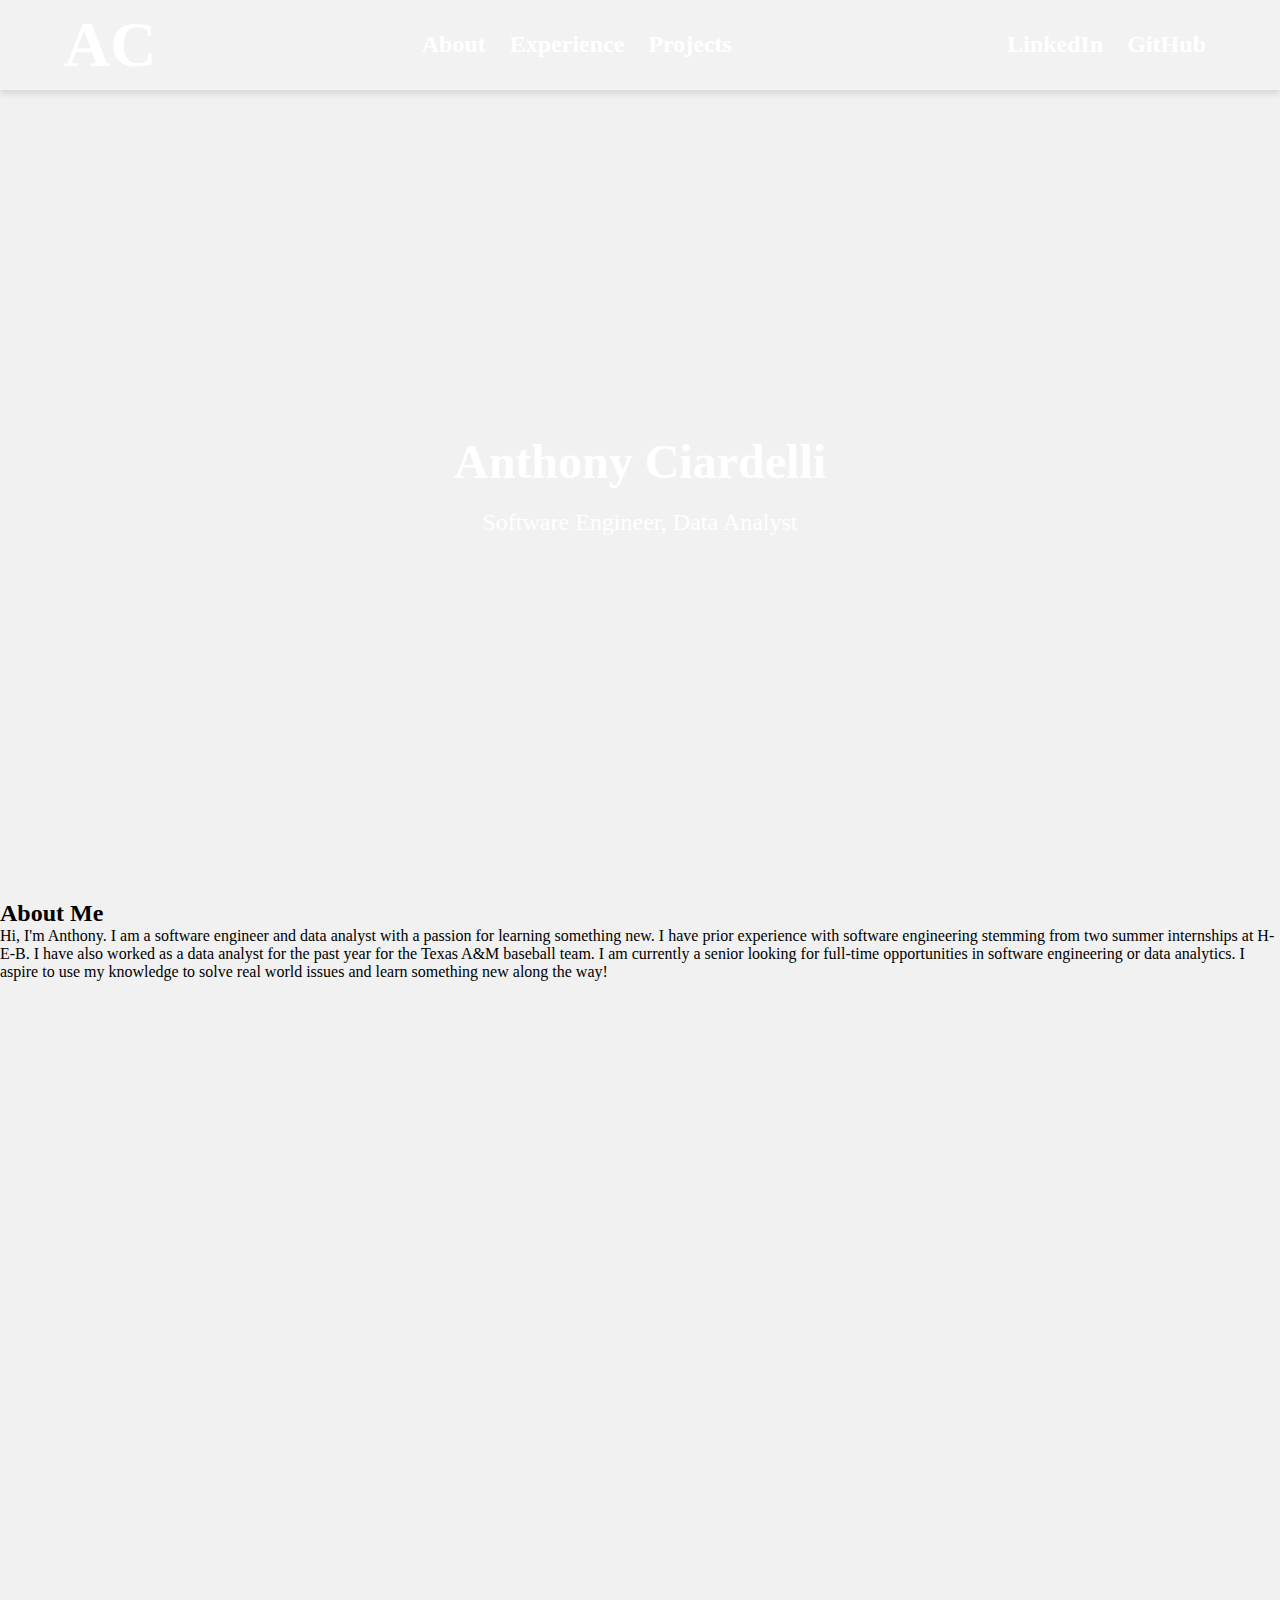
==== portfolio.html @ 9e236192 "Landing page first iteration" ====
<!DOCTYPE html>
<html lang="en">

<head>
    <meta charset="UTF-8">
    <meta http-equiv="X-UA-Compatible" content="IE=edge">
    <meta name="viewport" content="width=device-width, initial-scale=1.0">
    <link rel="stylesheet" href="styles.css">
    <title>Document</title>
</head>

<body>
    <section class="landing">
        <div class="landing-nav">
            <div class="logo">
                <h1>AC</h1>
            </div>
            <div class="page-links">
                <a href="#about">About</a>
                <a href="#experience">Experience</a>
                <a href="#projects">Projects</a>
            </div>
            <div class="social-links">
                <a href="https://www.linkedin.com/in/anthony-ciardelli">LinkedIn</a>
                <a href="github.com/aciardelli">GitHub</a>
            </div>
        </div>
        <div class="landing-container">
            <div class="info-box">
                <h2>Anthony Ciardelli</h2>
                <p>Software Engineer, Data Analyst</p>
            </div>
        </div>
    </section>
    <section class="about">
        <div class="about-container">
            <h2>About Me</h2>
            <p>Hi, I'm Anthony. I am a software engineer and data analyst with a passion for learning something new. 
                I have prior experience with software engineering stemming from two summer internships at H-E-B. I have
                also worked as a data analyst for the past year for the Texas A&M baseball team. I am currently a senior
                looking for full-time opportunities in software engineering or data analytics. I aspire to use my knowledge
                to solve real world issues and learn something new along the way!
            </p>
        </div>

    </section>
    <section class="projects">
        <p>I love H-E-B</p>

    </section>
</body>

</html>
---- styles.css ----
* {
    margin: 0;
    padding: 0;
    box-sizing: border-box;
}

:root {
    --color-one: #FEE6BB;
    --color-two: #EEC492;
    --color-three: #F2C864;
    --color-four: #F48676;
    --color-five: #6D9496;
    --color-six: #0B4251;
}

/* Landing Section */

.landing {
    height: 100vh;
    background-color: #f1f1f1;
    background-image: url('./images/sunset.JPG');
    background-size: cover;
}

.landing-nav {
    display: flex;
    justify-content: space-between;
    align-items: center;
    padding: 0 5%;
    height: 10vh;

    /* Add these properties for the blur effect */
    background-color: rgba(255, 255, 255, 0.1); /* Slight white background */
    backdrop-filter: blur(10px);
    -webkit-backdrop-filter: blur(10px); /* For Safari support */
    
    /* Optional: add a subtle border or shadow for definition */
    border-bottom: 1px solid rgba(255, 255, 255, 0.1);
    box-shadow: 0 4px 6px rgba(0, 0, 0, 0.1);
}

.landing-nav .logo {
    color: white;
    font-size: 2rem;
    font-weight: bold;
}

.landing-nav a {
    color: white;
    text-decoration: none;
    font-size: 1.5rem;
    font-weight: bold;
    padding: 10px;
}

.landing-container {
    display: flex;
    flex-direction: column;
    justify-content: center;
    align-items: center;
    height: 90vh;
    color: white;
}

.info-box {
    display: flex;
    flex-direction: column;
    justify-content: center;
    align-items: center;
    height: 40vh;
    width: 50%;
}

.info-box h2 {
    font-size: 3rem;
    margin-bottom: 20px;
}

.info-box p {
    font-size: 1.5rem;
    margin-bottom: 20px;
}

/* About Section */

.about {
    height: 100vh;
    background-color: #f1f1f1;
}

/* Projects Section */

.projects {
    height: 100vh;
    background-color: #f1f1f1;
}
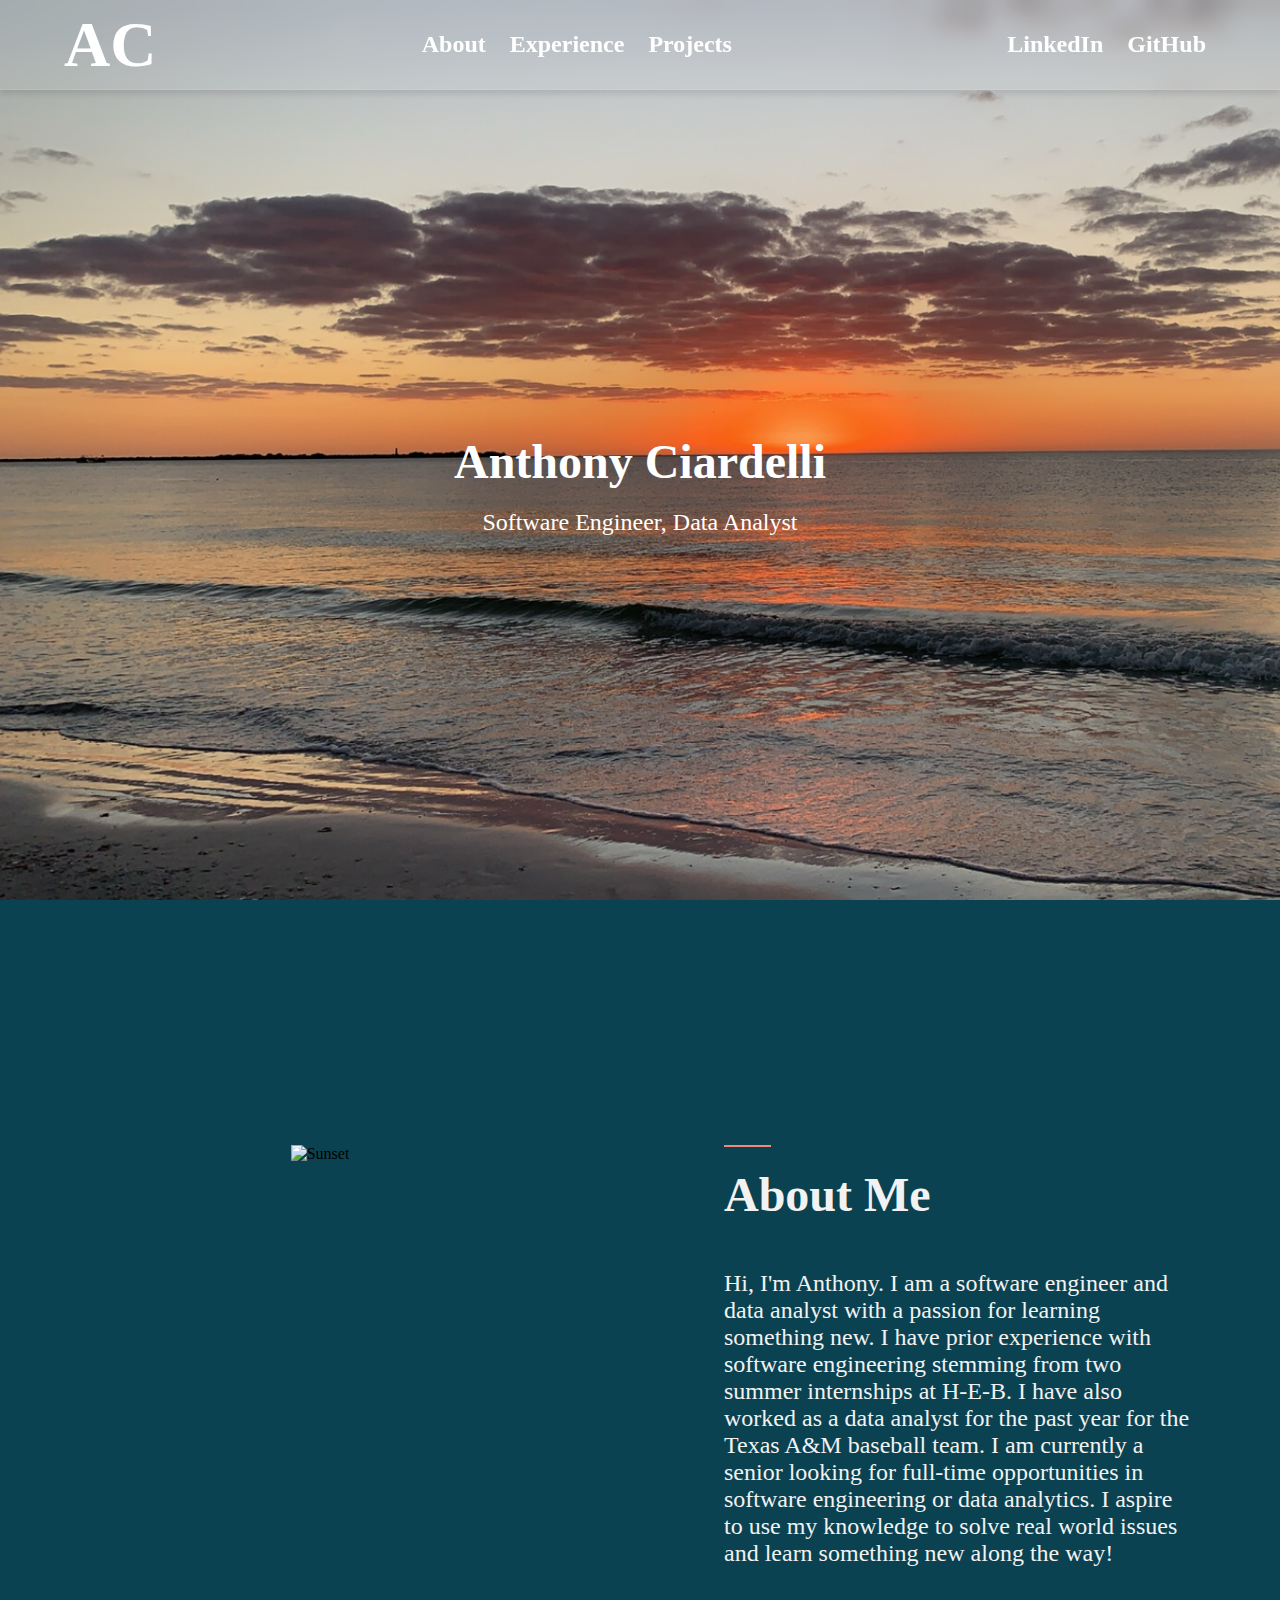
==== commit 7dfe94fe: "First iteration of about" ====
--- a/portfolio.html
+++ b/portfolio.html
@@ -33,7 +33,11 @@
         </div>
     </section>
     <section class="about">
-        <div class="about-container">
+        <div class="about-images">
+            <img src="./images/sunset_ios.jpg" alt="Sunset">
+        </div>
+        <div class="about-text">
+            <hr>
             <h2>About Me</h2>
             <p>Hi, I'm Anthony. I am a software engineer and data analyst with a passion for learning something new. 
                 I have prior experience with software engineering stemming from two summer internships at H-E-B. I have
@@ -42,7 +46,6 @@
                 to solve real world issues and learn something new along the way!
             </p>
         </div>
-
     </section>
     <section class="projects">
         <p>I love H-E-B</p>
--- a/styles.css
+++ b/styles.css
@@ -11,6 +11,13 @@
     --color-four: #F48676;
     --color-five: #6D9496;
     --color-six: #0B4251;
+
+    /* --color-one: #CCCCCA;
+    --color-two: #D9B991;
+    --color-three: #736A62;
+    --color-four: #D9895B;
+    --color-five: #F25F29; */
+    --offwhite: #f2f2f2;
 }
 
 /* Landing Section */
@@ -85,7 +92,49 @@
 
 .about {
     height: 100vh;
-    background-color: #f1f1f1;
+    background-color: var(--color-six);
+    /* background: linear-gradient(180deg, var(--color-two), var(--color-three)); */
+    display: flex;
+    flex-direction: row;
+    justify-content: space-around;
+    align-items: center;
+}
+
+.about-images {
+    display: flex;
+    justify-content: space-around;
+    width: 40%;
+    height: 50vh;
+    border-radius: 10px;
+    padding: 20px;
+}
+
+.about-text {
+    display: flex;
+    flex-direction: column;
+    align-items: flex-start;
+    width: 40%;
+    height: 50vh;
+    border-radius: 10px;
+    padding: 20px;
+    text-align: left; 
+    color: var(--offwhite)
+}
+
+.about-text hr {
+    width: 10%;
+    margin-bottom: 20px;
+    border: 1px solid var(--color-four);
+}
+
+.about-text h2 {
+    font-size: 3rem;
+    margin-bottom: 3rem;
+}
+
+.about-text p {
+    font-size: 1.5rem;
+    margin-bottom: 20px;
 }
 
 /* Projects Section */
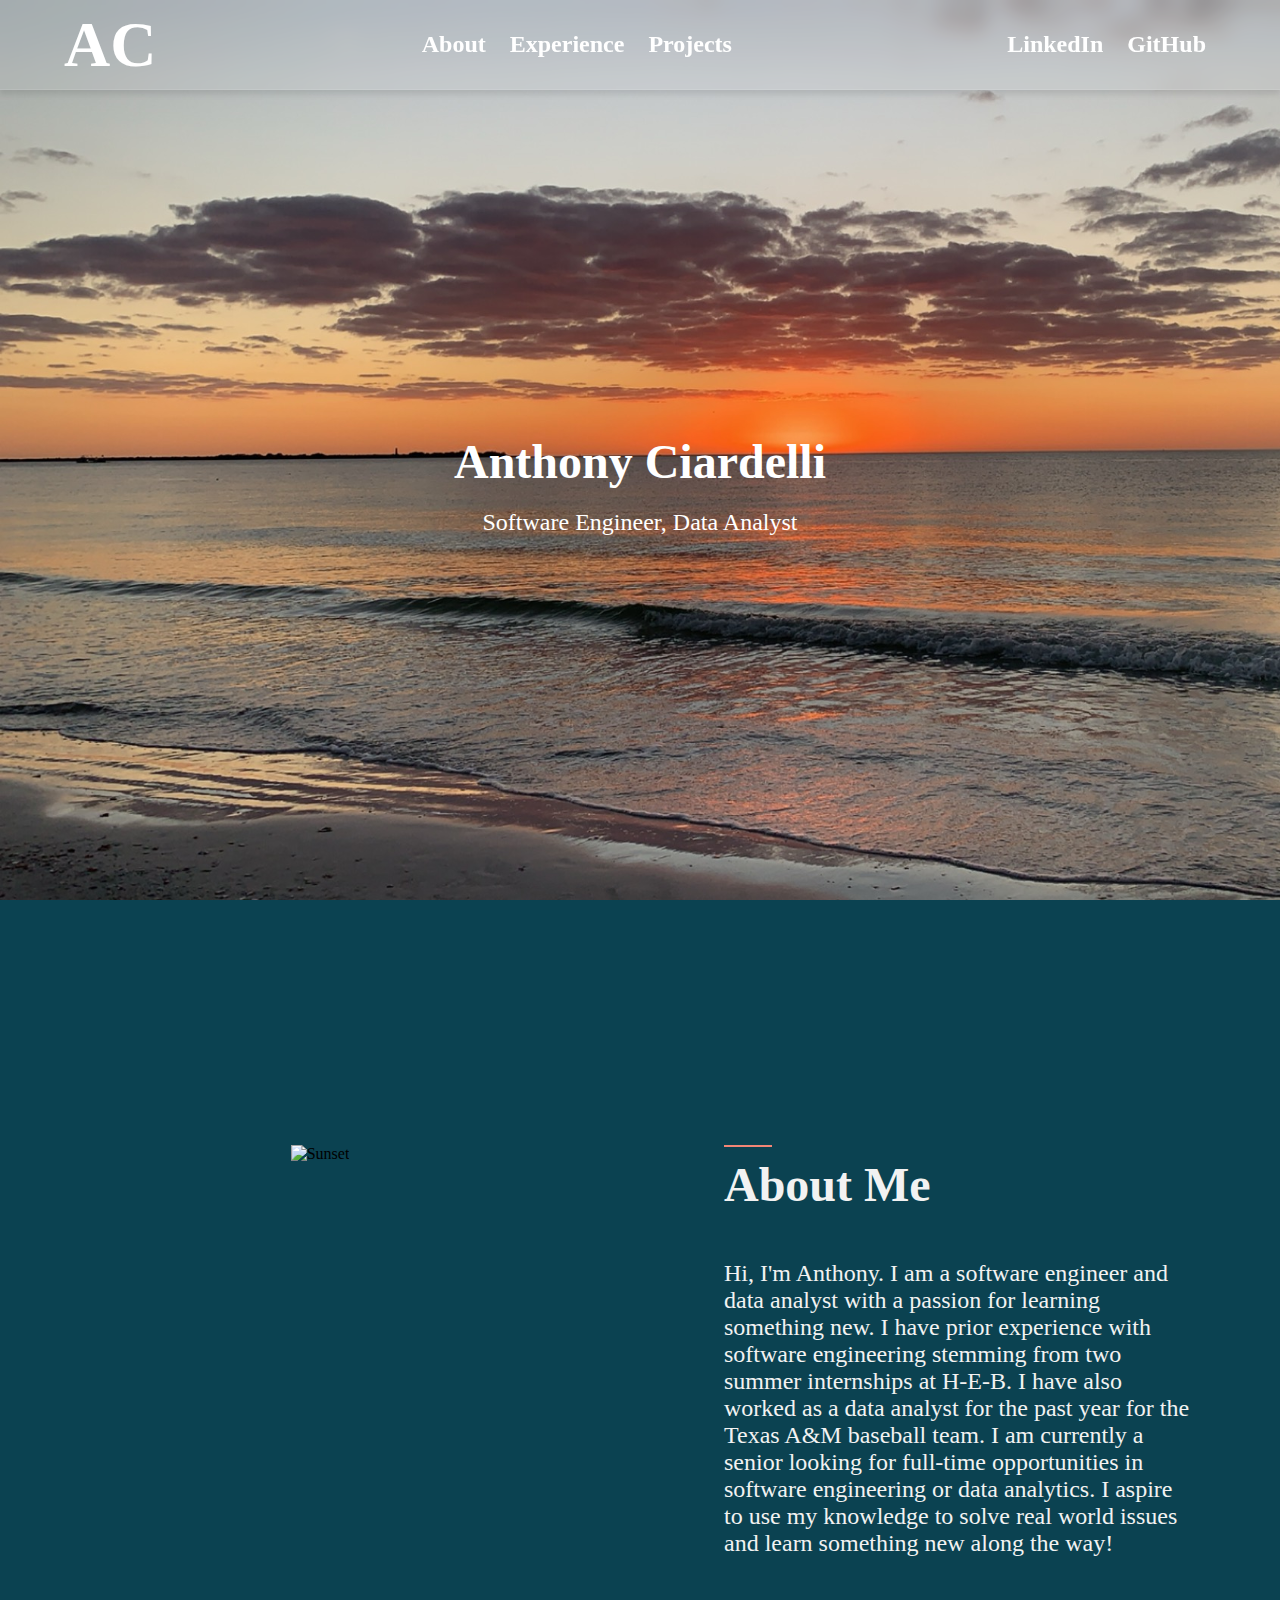
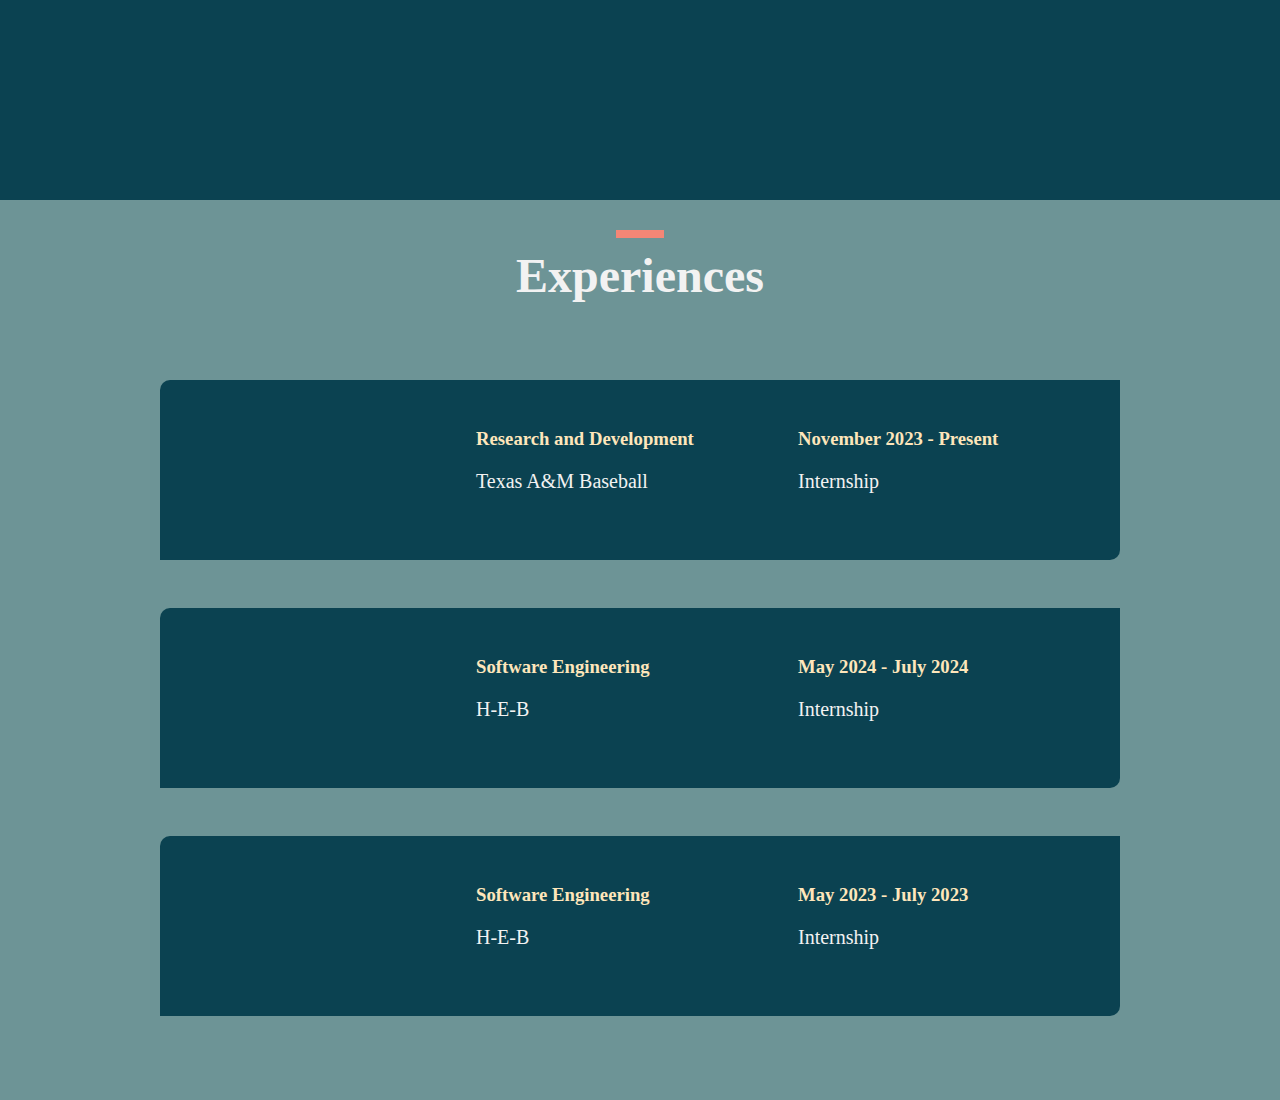
==== commit 93e2f4a8: "First iteration of experiences" ====
--- a/portfolio.html
+++ b/portfolio.html
@@ -47,8 +47,52 @@
             </p>
         </div>
     </section>
-    <section class="projects">
-        <p>I love H-E-B</p>
+    <section class="experience">
+        <div class="experience-header">
+            <hr>
+            <h2>Experiences</h2>
+        </div>
+        <div class="experience-container">
+            <div class="experience-box">
+                <div class="experience-img">
+
+                </div>
+                <div class="experience-info-primary">
+                    <h3>Research and Development</h3>
+                    <p>Texas A&M Baseball</p>
+                </div>
+                <div class="experience-info-secondary">
+                    <h3>November 2023 - Present</h3>
+                    <p>Internship</p>
+                </div>
+            </div>
+            <div class="experience-box">
+                <div class="experience-img">
+
+                </div>
+                <div class="experience-info-primary">
+                    <h3>Software Engineering</h3>
+                    <p>H-E-B</p>
+                </div>
+                <div class="experience-info-secondary">
+                    <h3>May 2024 - July 2024</h3>
+                    <p>Internship</p>
+                </div>
+            </div>
+            <div class="experience-box">
+                <div class="experience-img">
+
+                </div>
+                <div class="experience-info-primary">
+                    <h3>Software Engineering</h3>
+                    <p>H-E-B</p>
+                </div>
+                <div class="experience-info-secondary">
+                    <h3>May 2023 - July 2023</h3>
+                    <p>Internship</p>
+                </div>
+            </div>
+        </div>
 
     </section>
 </body>
--- a/styles.css
+++ b/styles.css
@@ -122,8 +122,9 @@
 }
 
 .about-text hr {
-    width: 10%;
-    margin-bottom: 20px;
+    width: 3rem;
+    height: 0.5rem;
+    margin-bottom: 10px;
     border: 1px solid var(--color-four);
 }
 
@@ -137,9 +138,88 @@
     margin-bottom: 20px;
 }
 
-/* Projects Section */
-
-.projects {
+/* Experience Section */
+
+.experience {
     height: 100vh;
-    background-color: #f1f1f1;
+    background-color: var(--color-five);
+}
+
+.experience-header {
+    display: flex;
+    flex-direction: column;
+    justify-content: center;
+    align-items: center;
+    width: 100%;
+    height: 20vh;
+    color: var(--offwhite);
+}
+
+.experience-header hr {
+    width: 3rem;
+    height: 0.5rem;
+    background-color: var(--color-four);
+    margin-bottom: 10px;
+    border: 1px solid var(--color-four);
+}
+
+.experience-header h2 {
+    font-size: 3rem;
+    margin-bottom: 3rem;
+}
+
+.experience-container {
+    display: flex;
+    flex-direction: column;
+    justify-content: space-around;
+    align-items: center;
+}
+
+.experience-box {
+    display: flex;
+    flex-direction: row;
+    justify-content: space-around;
+    align-items: center;
+    width: 75%;
+    height: 20vh;
+    border-radius: 10px 0px;
+    padding: 20px;
+    background-color: var(--color-six);
+    margin-bottom: 3rem;
+    /* box-shadow: 25px 25px 10px var(--color-two); */
+    color: var(--offwhite);
+}
+
+.experience-box p {
+    margin-bottom: 20px;
+    font-size: 1.25rem;
+}
+
+.experience-box h3 {
+    margin-bottom: 20px;
+    color: var(--color-one);
+}
+
+.experience-img {
+    width: 30%;
+}
+
+.experience-info-primary {
+    display: flex;
+    flex-direction: column;
+    justify-content: center;
+    align-items: flex-start;
+    width: 35%;
+    height: 100%;
+    padding: 20px;
+}
+
+.experience-info-secondary {
+    display: flex;
+    flex-direction: column;
+    justify-content: center;
+    align-items: flex-start;
+    width: 35%;
+    height: 100%;
+    padding: 20px;
 }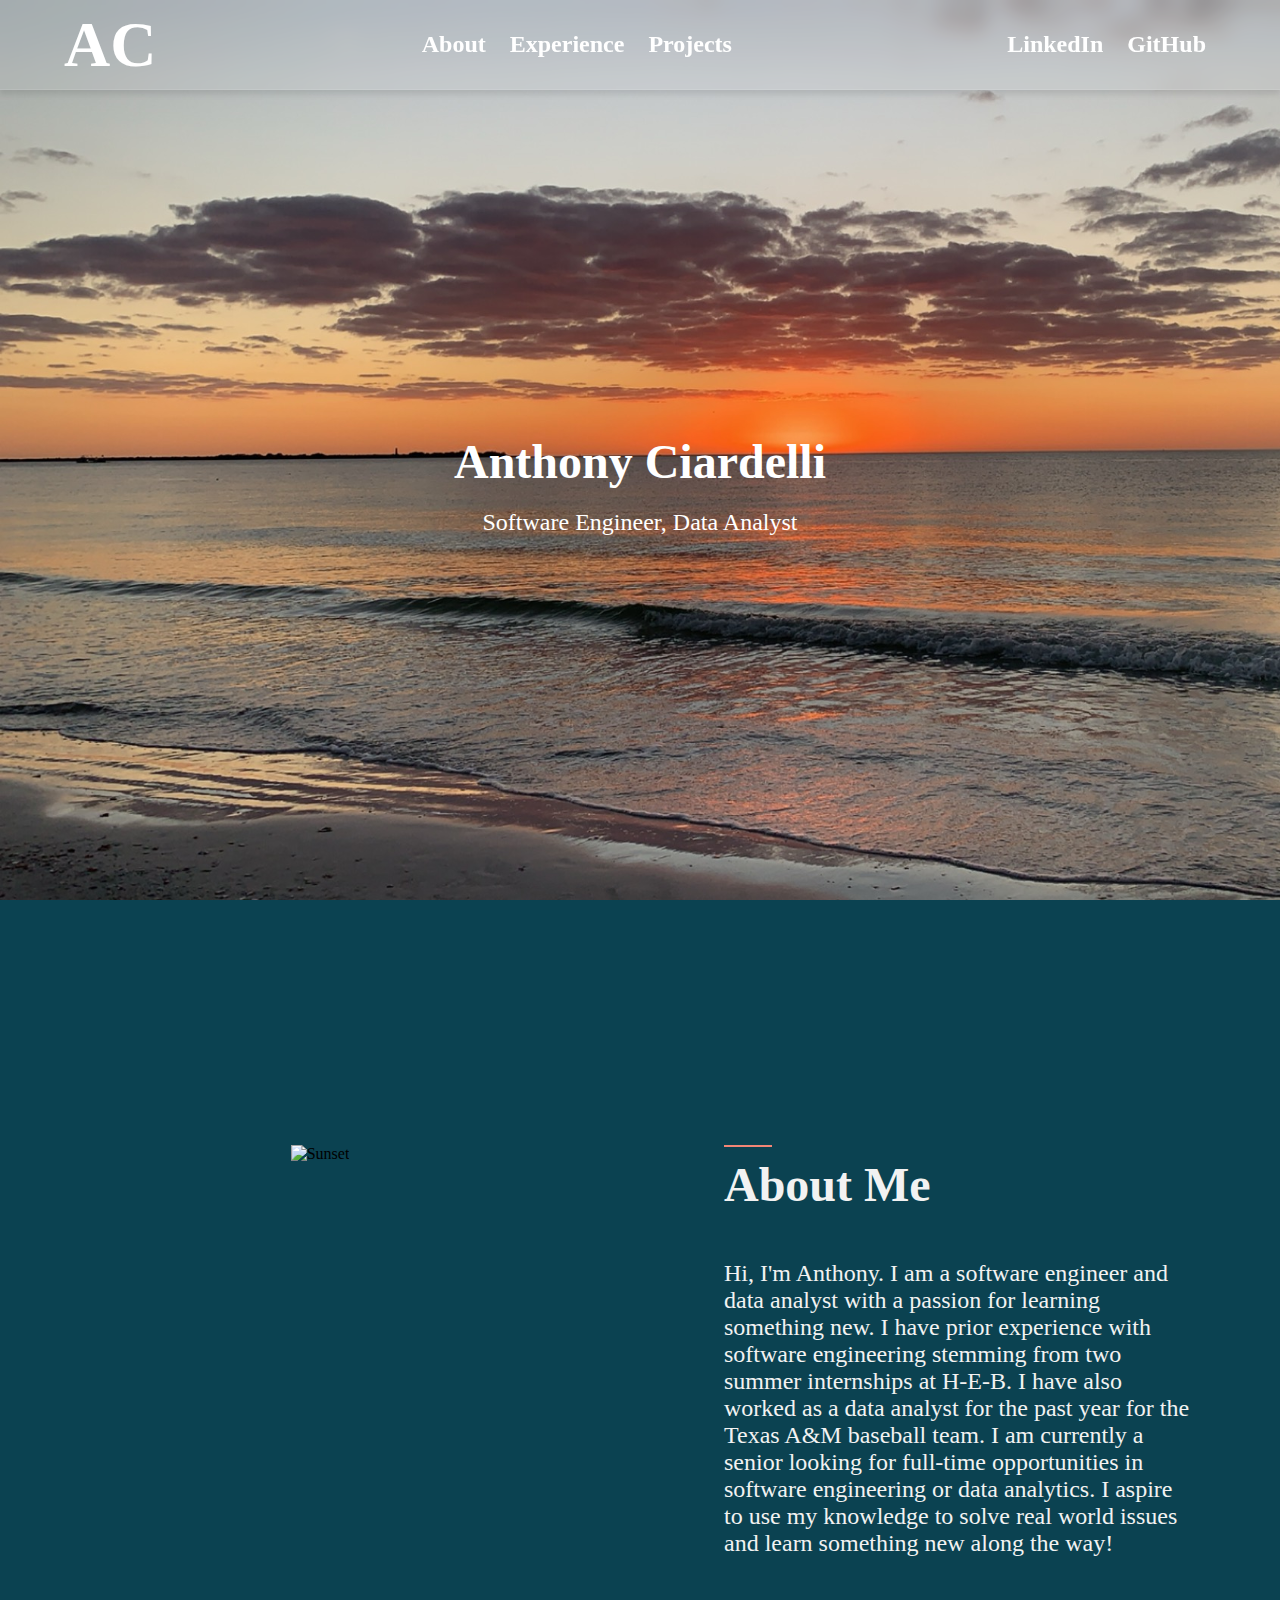
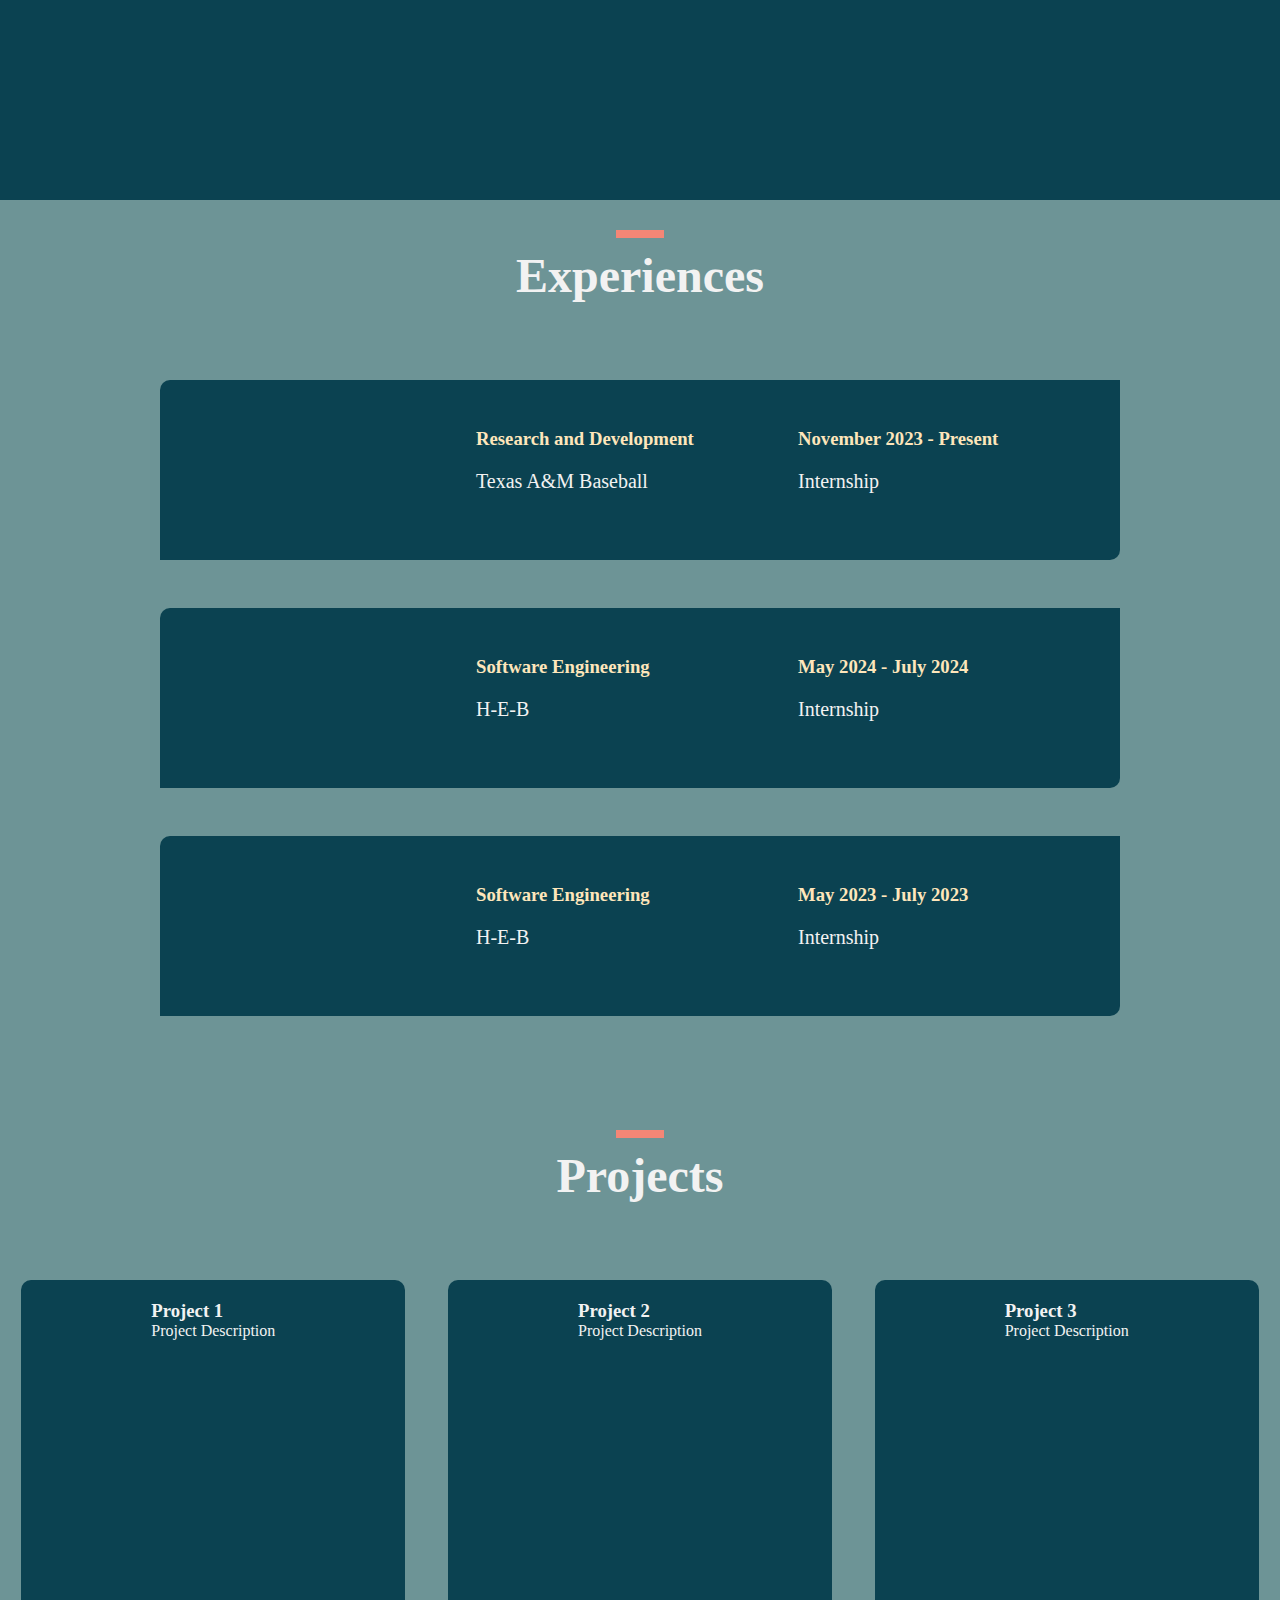
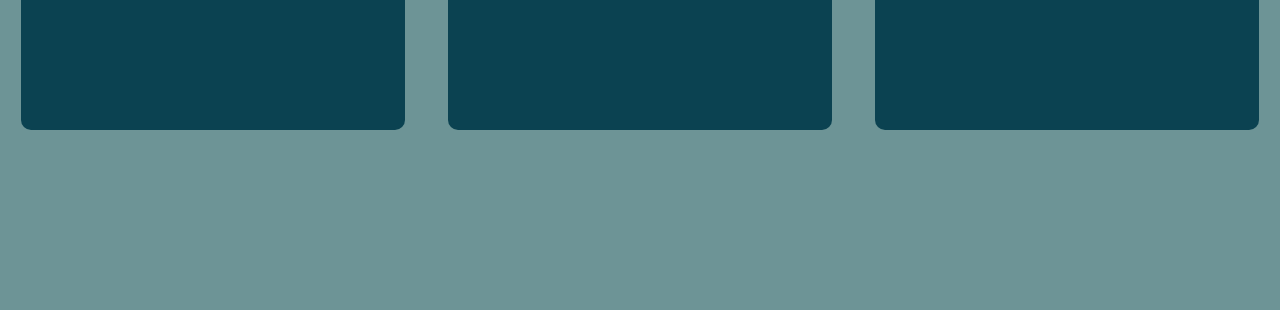
==== commit cd372206: "First iteration of projects" ====
--- a/portfolio.html
+++ b/portfolio.html
@@ -93,7 +93,41 @@
                 </div>
             </div>
         </div>
+    </section>
+    <section class="project">
+        <div class="project-header">
+            <hr>
+            <h2>Projects</h2>
+        </div>
+        <div class="project-container">
+            <div class="project-box">
+                <div class="project-img">
 
+                </div>
+                <div class="project-info">
+                    <h3>Project 1</h3>
+                    <p>Project Description</p>
+                </div>
+            </div>
+            <div class="project-box">
+                <div class="project-img">
+
+                </div>
+                <div class="project-info">
+                    <h3>Project 2</h3>
+                    <p>Project Description</p>
+                </div>
+            </div>
+            <div class="project-box">
+                <div class="project-img">
+
+                </div>
+                <div class="project-info">
+                    <h3>Project 3</h3>
+                    <p>Project Description</p>
+                </div>
+            </div>
+        </div>
     </section>
 </body>
 
--- a/styles.css
+++ b/styles.css
@@ -222,4 +222,59 @@
     width: 35%;
     height: 100%;
     padding: 20px;
+}
+
+/* Projects Section */
+
+.project {
+    height: 90vh;
+    background-color: var(--color-five);
+    display: flex;
+    flex-direction: column;
+    align-items: center;
+}
+
+.project-header {
+    display: flex;
+    flex-direction: column;
+    justify-content: center;
+    align-items: center;
+    width: 100%;
+    height: 20vh;
+    color: var(--offwhite);
+}
+
+.project-header hr {
+    width: 3rem;
+    height: 0.5rem;
+    background-color: var(--color-four);
+    margin-bottom: 10px;
+    border: 1px solid var(--color-four);
+}
+
+.project-header h2 {
+    font-size: 3rem;
+    margin-bottom: 3rem;
+}
+
+.project-container {
+    display: flex;
+    flex-direction: row;
+    justify-content: space-around;
+    align-items: center;
+    width: 100%;
+}
+
+.project-box {
+    display: flex;
+    flex-direction: column;
+    align-items: center;
+    width: 30%;
+    height: 50vh;
+    border-radius: 10px;
+    padding: 20px;
+    background-color: var(--color-six);
+    margin-bottom: 3rem;
+    color: var(--offwhite);
+    text-align: left;
 }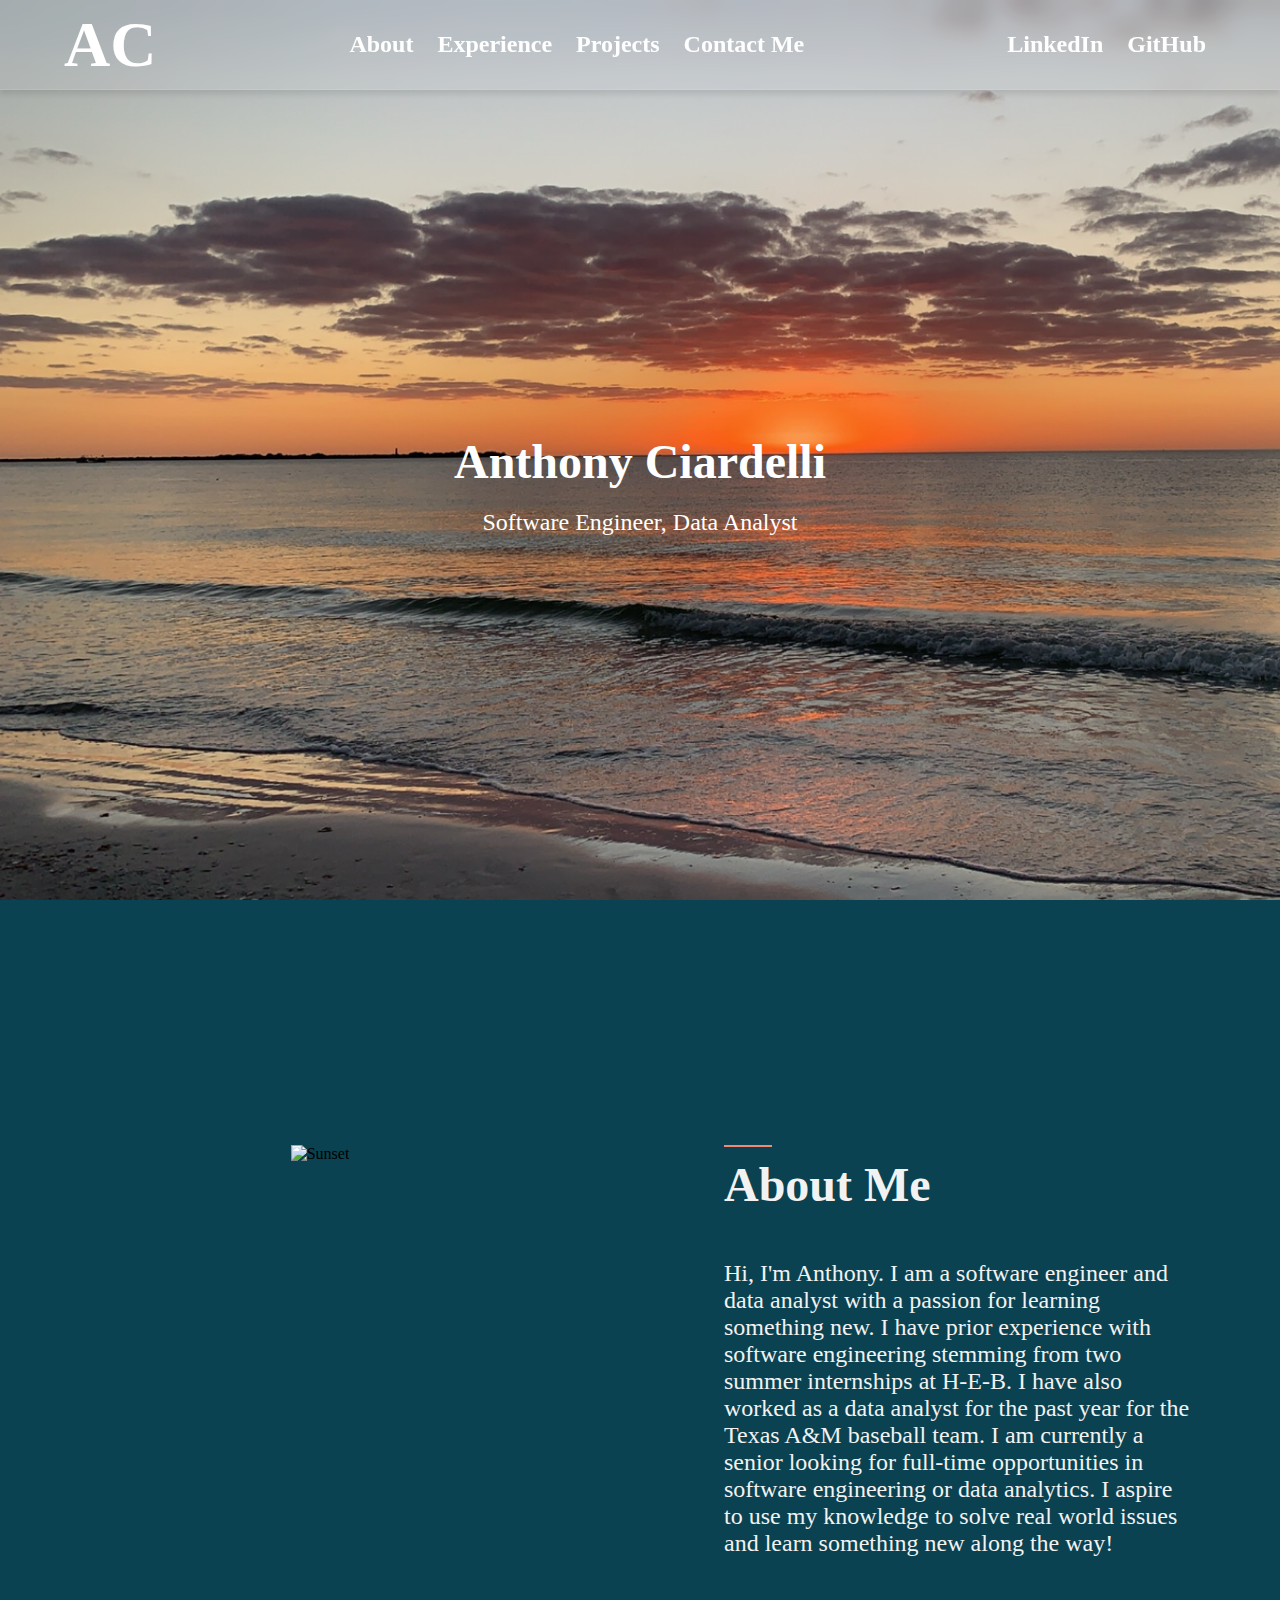
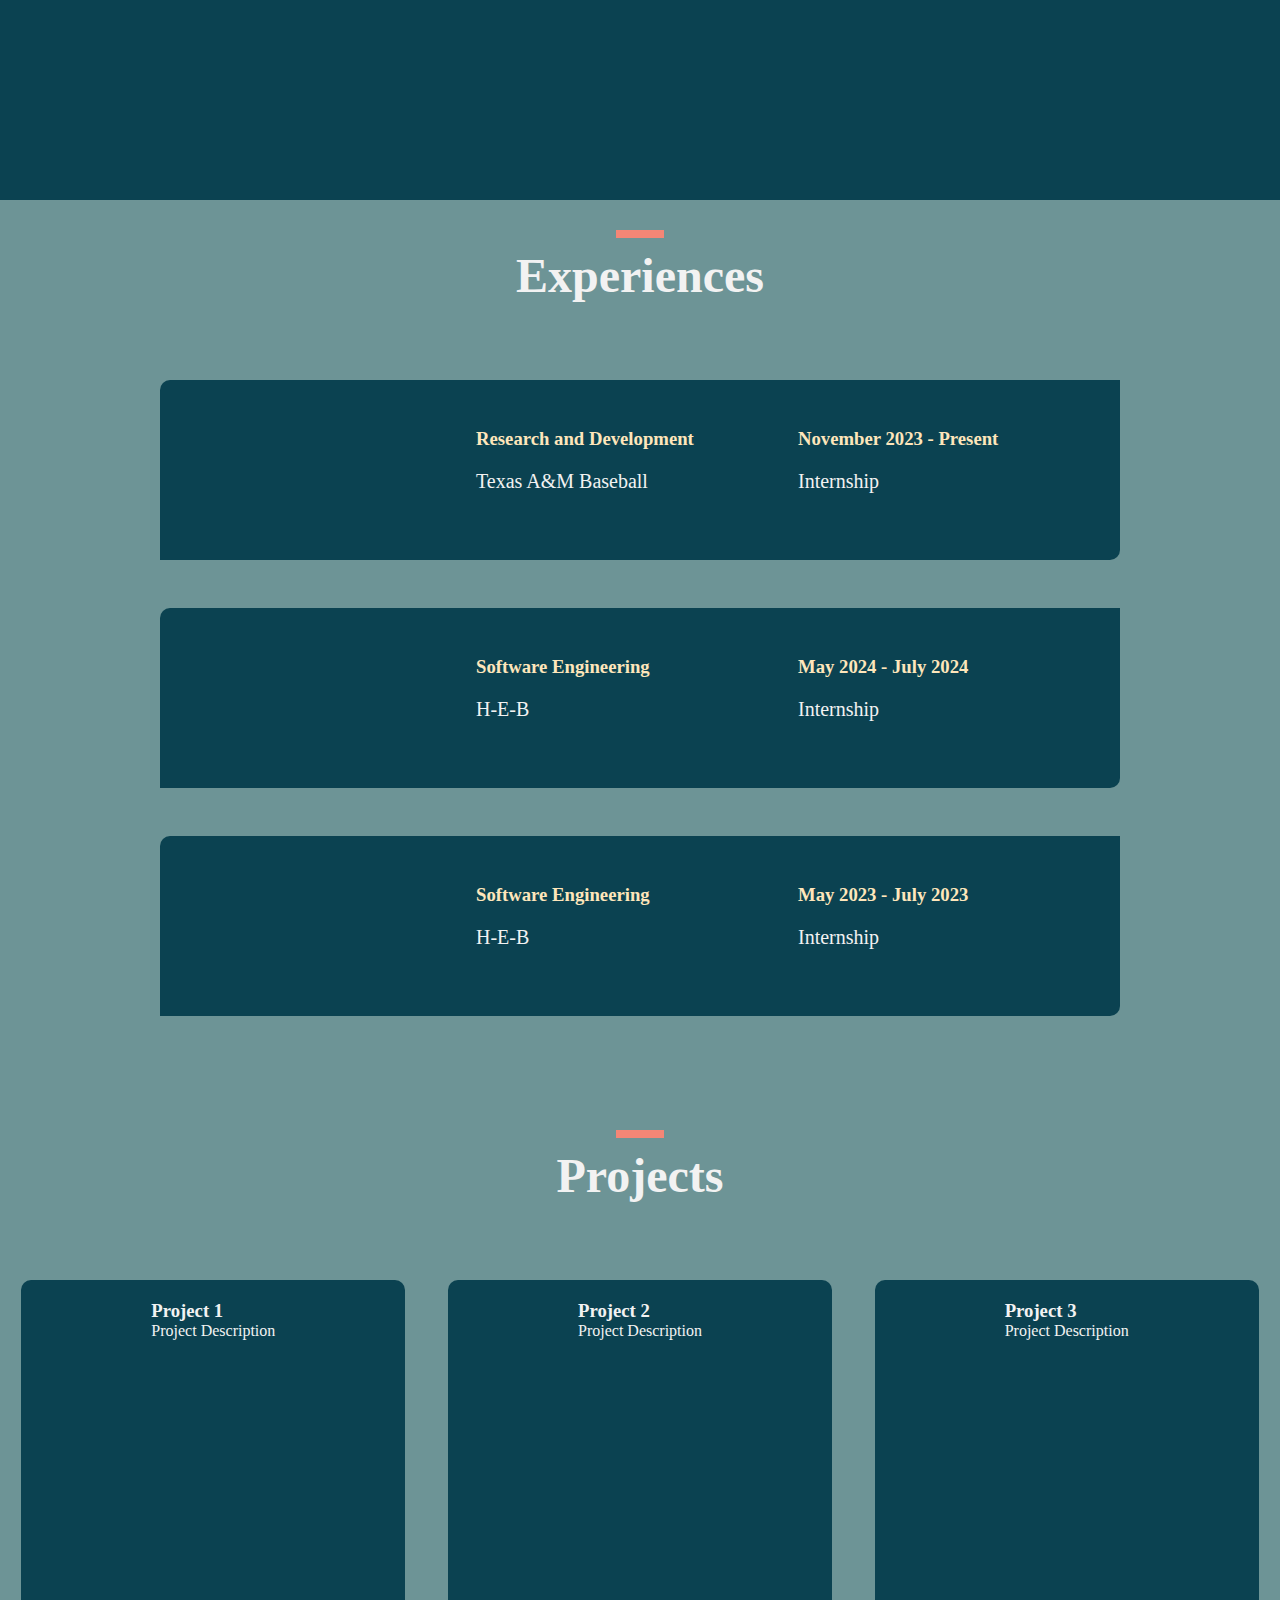
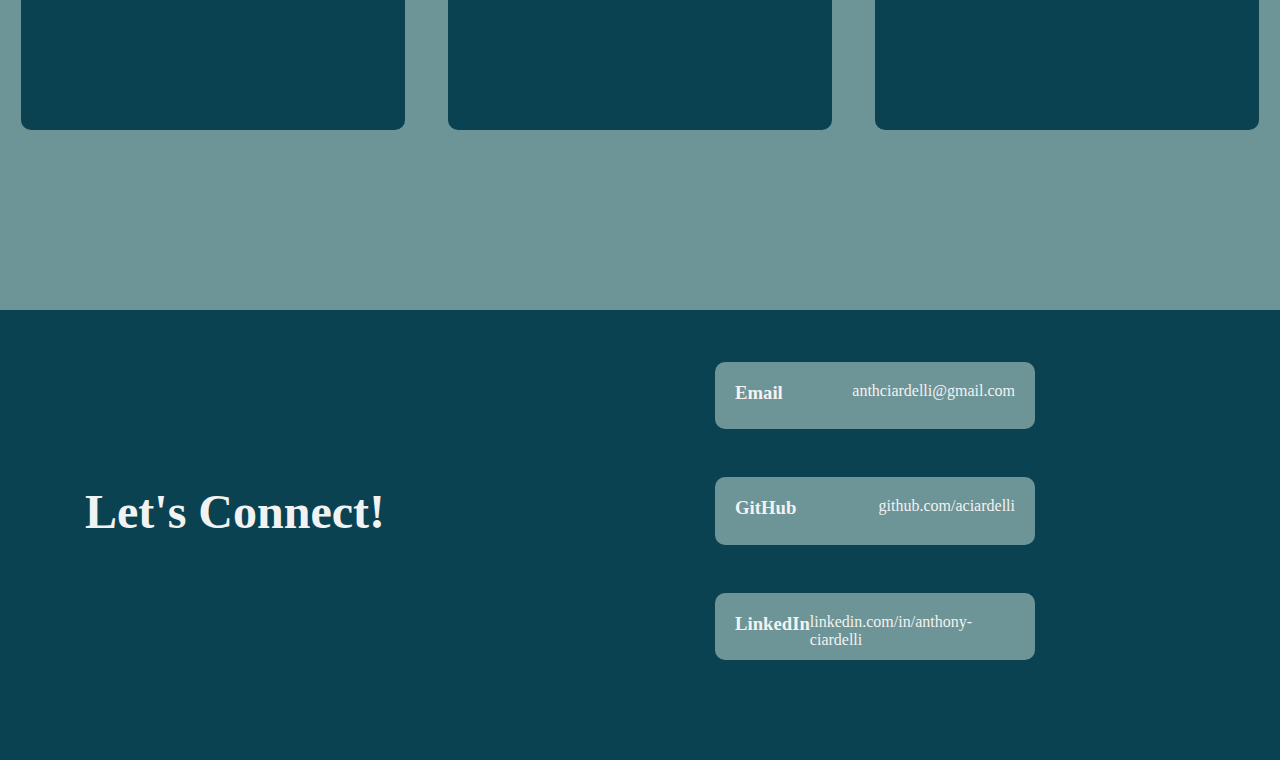
==== commit a4a0dde7: "First iteration of contact" ====
--- a/portfolio.html
+++ b/portfolio.html
@@ -19,6 +19,7 @@
                 <a href="#about">About</a>
                 <a href="#experience">Experience</a>
                 <a href="#projects">Projects</a>
+                <a href="#contact">Contact Me</a>
             </div>
             <div class="social-links">
                 <a href="https://www.linkedin.com/in/anthony-ciardelli">LinkedIn</a>
@@ -129,6 +130,25 @@
             </div>
         </div>
     </section>
+    <section class="contact">
+        <div class="contact-memo">
+            <h2>Let's Connect!</h2>
+        </div>
+        <div class="contact-points">
+            <div class="contact-item">
+                <h3>Email</h3>
+                <p>anthciardelli@gmail.com</p>
+            </div>
+            <div class="contact-item">
+                <h3>GitHub</h3>
+                <p>github.com/aciardelli</p>
+            </div>
+            <div class="contact-item">
+                <h3>LinkedIn</h3>
+                <p>linkedin.com/in/anthony-ciardelli</p>
+            </div>
+        </div>
+    </section>
 </body>
 
 </html>--- a/styles.css
+++ b/styles.css
@@ -277,4 +277,45 @@
     margin-bottom: 3rem;
     color: var(--offwhite);
     text-align: left;
+}
+
+/* Contact Section */
+
+.contact {
+    height: 50vh;
+    background-color: var(--color-six);
+    display: flex;
+    flex-direction: row;
+    justify-content: space-around;
+    align-items: center;
+    color: var(--offwhite)
+}
+
+.contact-memo h2 {
+    font-size: 3rem;
+    margin-bottom: 3rem;
+}
+
+.contact-points {
+    display: flex;
+    flex-direction: column;
+    justify-content: space-around;
+    align-items: center;
+    width: 50%;
+    color: var(--offwhite);
+}
+
+.contact-item {
+    display: flex;
+    flex-direction: row;
+    justify-content: space-between;
+    text-align: left;
+    width: 50%;
+    height: 7.5vh;
+    border-radius: 10px;
+    padding: 20px;
+    background-color: var(--color-five);
+    margin-bottom: 3rem;
+    color: var(--offwhite);
+    text-align: left;
 }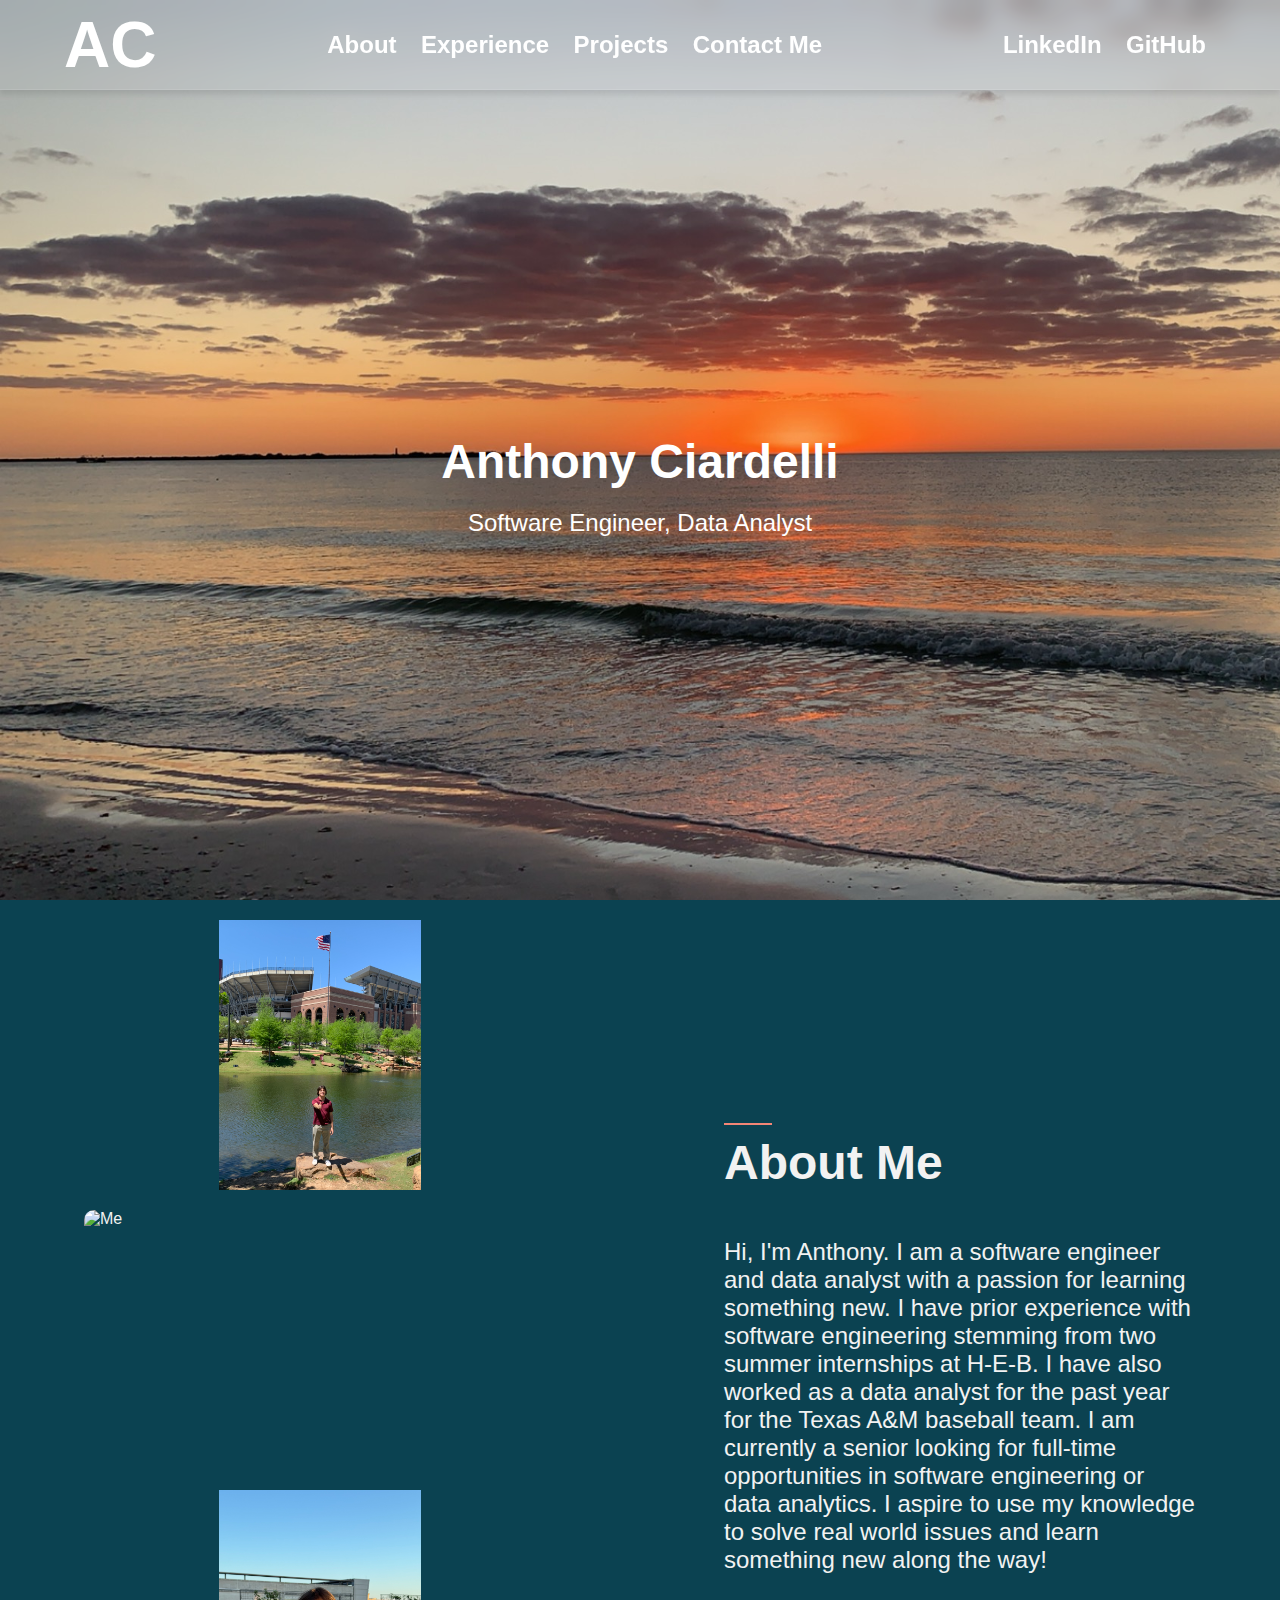
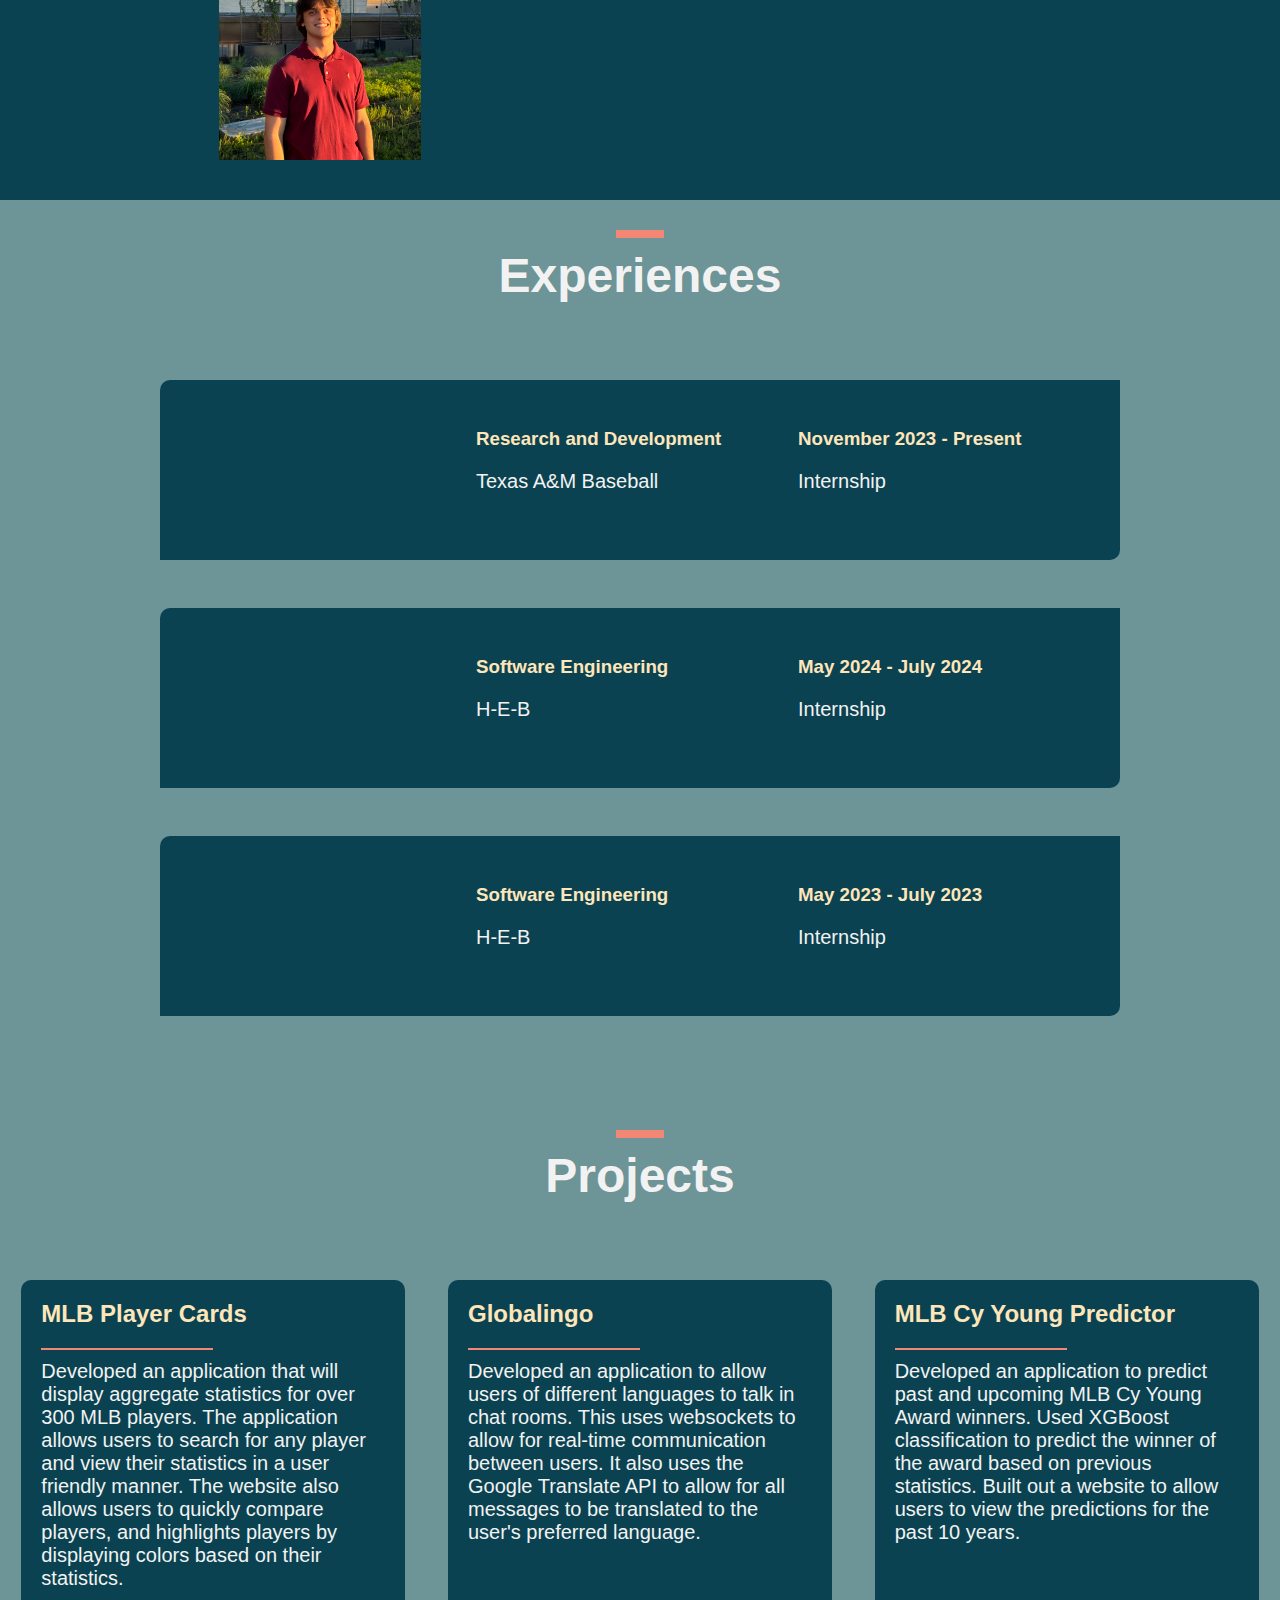
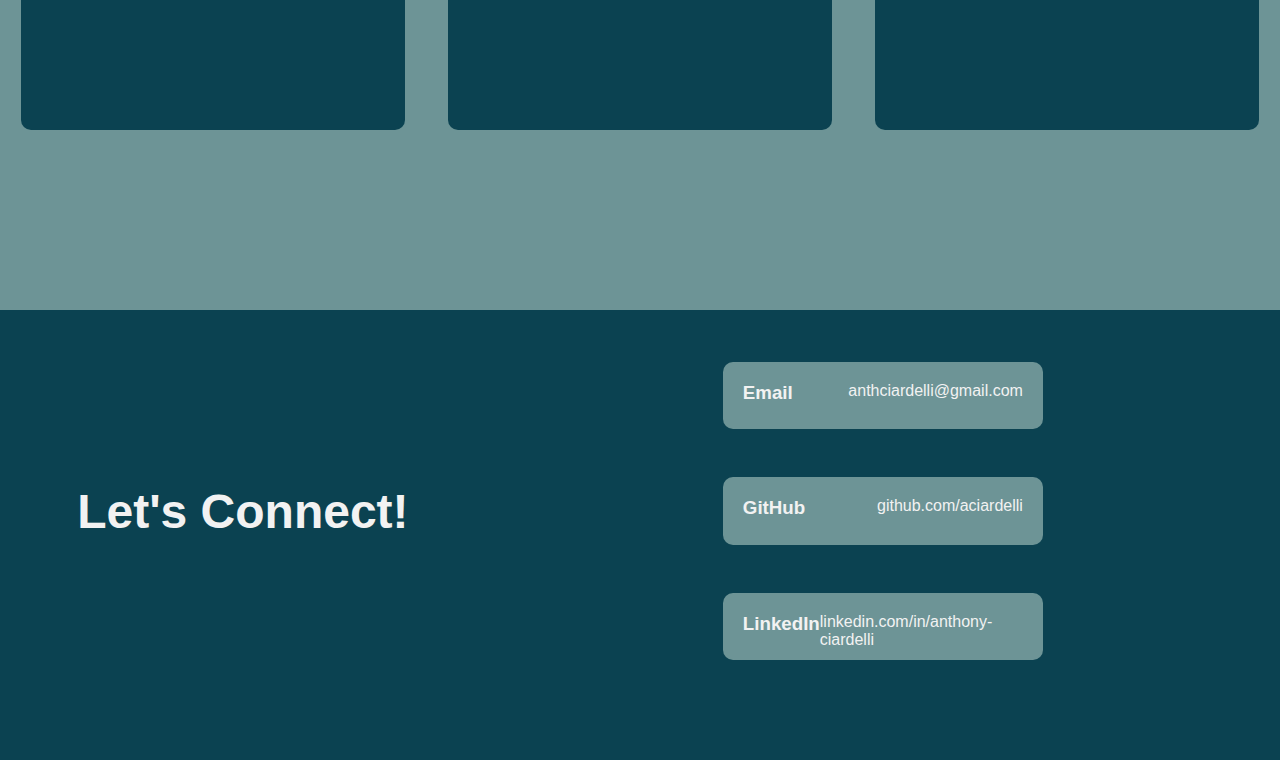
==== commit 12c91c57: "Fixed some css and filled in some information" ====
--- a/portfolio.html
+++ b/portfolio.html
@@ -35,7 +35,9 @@
     </section>
     <section class="about">
         <div class="about-images">
-            <img src="./images/sunset_ios.jpg" alt="Sunset">
+            <img src="./images/anthony_datathon.jpg" alt="Me">
+            <img src="./images/anthony_mountains.jpg" alt="Me">
+            <img src="./images/anthony_ring.jpg" alt="Me">
         </div>
         <div class="about-text">
             <hr>
@@ -106,8 +108,13 @@
 
                 </div>
                 <div class="project-info">
-                    <h3>Project 1</h3>
-                    <p>Project Description</p>
+                    <h3>MLB Player Cards</h3>
+                    <hr>
+                    <p>Developed an application that will display aggregate statistics for over 300 MLB players.
+                        The application allows users to search for any player and view their statistics in a user friendly
+                        manner. The website also allows users to quickly compare players, and highlights players by displaying
+                        colors based on their statistics.
+                    </p>
                 </div>
             </div>
             <div class="project-box">
@@ -115,8 +122,12 @@
 
                 </div>
                 <div class="project-info">
-                    <h3>Project 2</h3>
-                    <p>Project Description</p>
+                    <h3>Globalingo</h3>
+                    <hr>
+                    <p>Developed an application to allow users of different languages to talk in chat rooms. This uses websockets
+                        to allow for real-time communication between users. It also uses the Google Translate API to allow for all
+                        messages to be translated to the user's preferred language.
+                    </p>
                 </div>
             </div>
             <div class="project-box">
@@ -124,8 +135,12 @@
 
                 </div>
                 <div class="project-info">
-                    <h3>Project 3</h3>
-                    <p>Project Description</p>
+                    <h3>MLB Cy Young Predictor</h3>
+                    <hr>
+                    <p>Developed an application to predict past and upcoming MLB Cy Young Award winners. Used XGBoost classification
+                        to predict the winner of the award based on previous statistics. Built out a website to allow users to view
+                        the predictions for the past 10 years.
+                    </p>
                 </div>
             </div>
         </div>
--- a/styles.css
+++ b/styles.css
@@ -18,6 +18,12 @@
     --color-four: #D9895B;
     --color-five: #F25F29; */
     --offwhite: #f2f2f2;
+}
+
+body {
+    font-family: 'Calibri', sans-serif;
+    background-color: var(--color-six);
+    color: var(--offwhite);
 }
 
 /* Landing Section */
@@ -93,7 +99,7 @@
 .about {
     height: 100vh;
     background-color: var(--color-six);
-    /* background: linear-gradient(180deg, var(--color-two), var(--color-three)); */
+    /* background: linear-gradient(0deg, var(--color-five), var(--color-six)); */
     display: flex;
     flex-direction: row;
     justify-content: space-around;
@@ -102,11 +108,20 @@
 
 .about-images {
     display: flex;
-    justify-content: space-around;
+    flex-direction: column;
     width: 40%;
-    height: 50vh;
-    border-radius: 10px;
-    padding: 20px;
+    /* height: 50vh; */
+    height: 100%;
+    border-radius: 10px;
+    padding: 20px;
+}
+
+.about-images img {
+    height: 30vh;
+    width: auto;
+    object-fit: contain;
+    border-radius: 10px;
+    margin-bottom: 20px;
 }
 
 .about-text {
@@ -114,7 +129,7 @@
     flex-direction: column;
     align-items: flex-start;
     width: 40%;
-    height: 50vh;
+    height: 55vh;
     border-radius: 10px;
     padding: 20px;
     text-align: left; 
@@ -125,6 +140,7 @@
     width: 3rem;
     height: 0.5rem;
     margin-bottom: 10px;
+    background-color: var(--color-four);
     border: 1px solid var(--color-four);
 }
 
@@ -279,6 +295,33 @@
     text-align: left;
 }
 
+.project-info {
+    width: 100%;
+}
+
+.project-info h3 {
+    margin-bottom: 20px;
+    color: var(--color-one);
+}
+
+.project-info hr {
+    width: 50%;
+    height: 2px;
+    background-color: var(--color-four);
+    margin-bottom: 10px;
+    border: 1px solid var(--color-four);
+}
+
+.project-info h3 {
+    margin-bottom: 20px;
+    font-size: 1.5rem;    
+}
+
+.project-info p {
+    margin-bottom: 20px;
+    font-size: 1.25rem;
+}
+
 /* Contact Section */
 
 .contact {
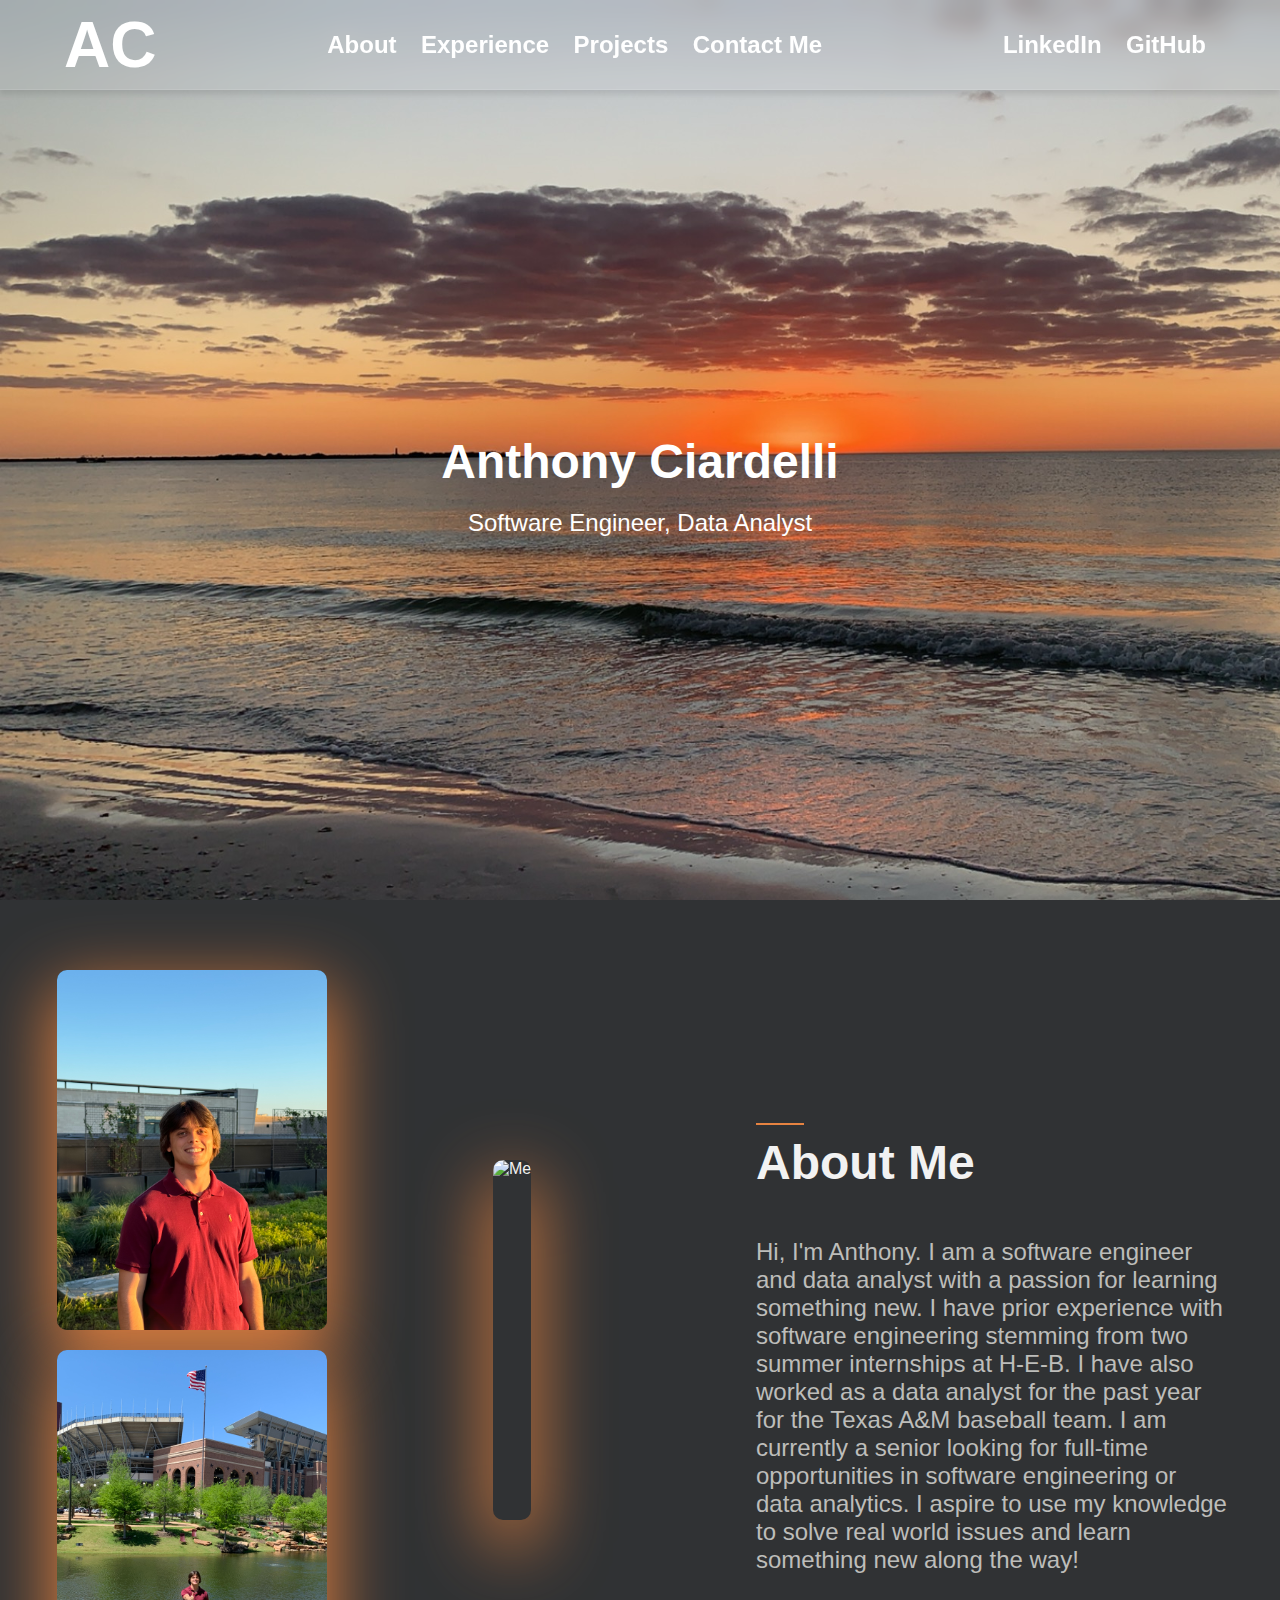
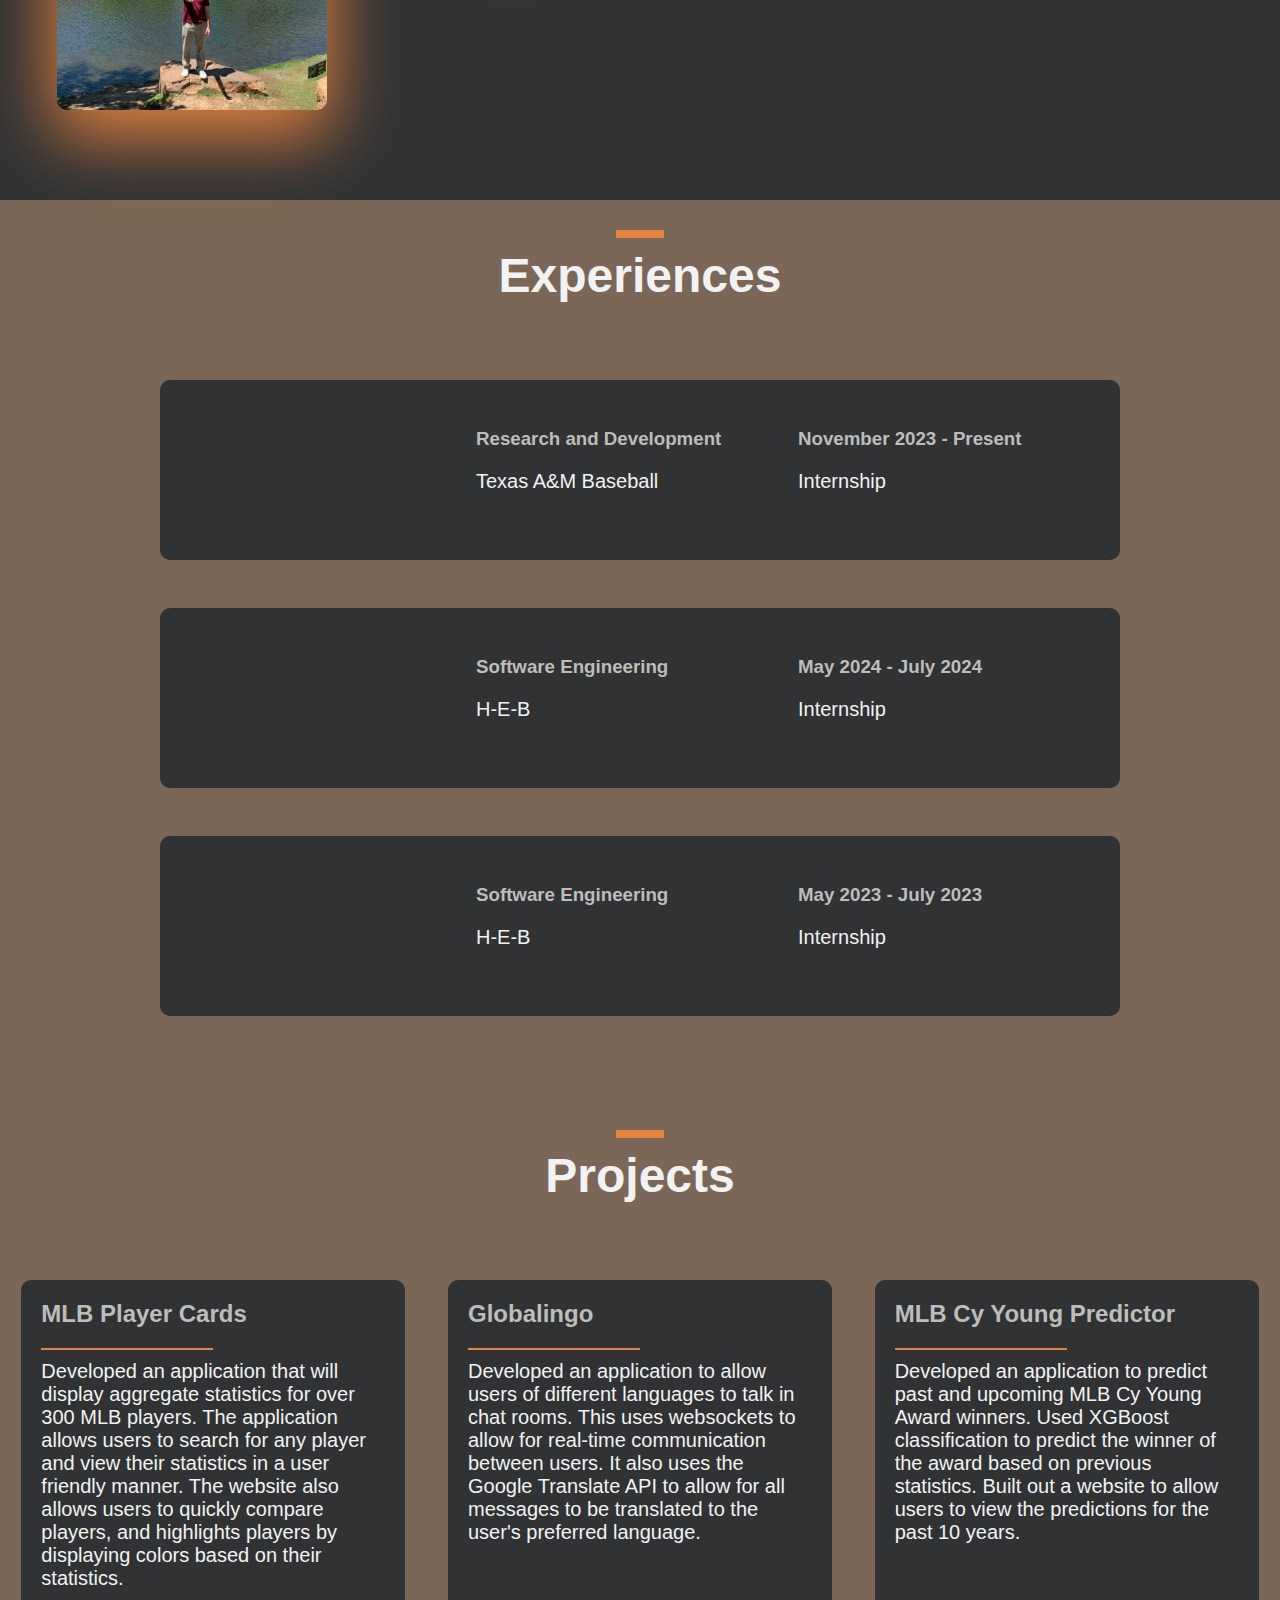
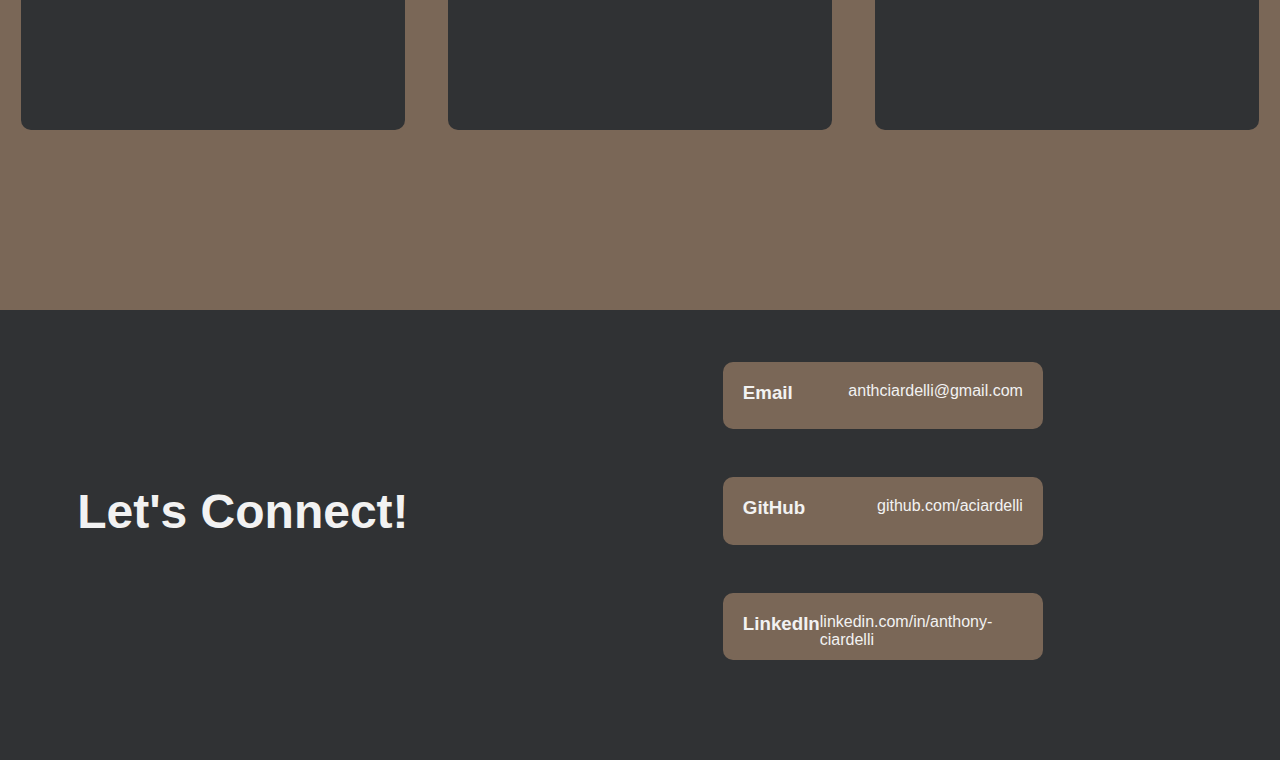
==== commit 82f8aa87: "Fixed image issues and updated css" ====
--- a/portfolio.html
+++ b/portfolio.html
@@ -18,7 +18,7 @@
             <div class="page-links">
                 <a href="#about">About</a>
                 <a href="#experience">Experience</a>
-                <a href="#projects">Projects</a>
+                <a href="#project">Projects</a>
                 <a href="#contact">Contact Me</a>
             </div>
             <div class="social-links">
@@ -33,11 +33,15 @@
             </div>
         </div>
     </section>
-    <section class="about">
+    <section class="about" id="about">
         <div class="about-images">
-            <img src="./images/anthony_datathon.jpg" alt="Me">
-            <img src="./images/anthony_mountains.jpg" alt="Me">
-            <img src="./images/anthony_ring.jpg" alt="Me">
+            <div class="about-images-left">
+                <img src="./images/anthony_ring.jpg" alt="Me">
+                <img src="./images/anthony_datathon.jpg" alt="Me">
+            </div>
+            <div class="about-images-right">
+                <img src="./images/anthony_mountains.jpg" alt="Me">
+            </div>
         </div>
         <div class="about-text">
             <hr>
@@ -50,7 +54,7 @@
             </p>
         </div>
     </section>
-    <section class="experience">
+    <section class="experience" id="experience">
         <div class="experience-header">
             <hr>
             <h2>Experiences</h2>
@@ -97,7 +101,7 @@
             </div>
         </div>
     </section>
-    <section class="project">
+    <section class="project" id="project">
         <div class="project-header">
             <hr>
             <h2>Projects</h2>
@@ -145,7 +149,7 @@
             </div>
         </div>
     </section>
-    <section class="contact">
+    <section class="contact" id="contact">
         <div class="contact-memo">
             <h2>Let's Connect!</h2>
         </div>
--- a/styles.css
+++ b/styles.css
@@ -4,19 +4,25 @@
     box-sizing: border-box;
 }
 
+html {
+    scroll-behavior: smooth;
+}
+
 :root {
-    --color-one: #FEE6BB;
+    /* --color-one: #FEE6BB;
     --color-two: #EEC492;
     --color-three: #F2C864;
     --color-four: #F48676;
     --color-five: #6D9496;
-    --color-six: #0B4251;
-
-    /* --color-one: #CCCCCA;
-    --color-two: #D9B991;
-    --color-three: #736A62;
-    --color-four: #D9895B;
-    --color-five: #F25F29; */
+    --color-six: #0B4251; */
+
+    --color-one: #303234;
+    --color-two: #7A6757;
+    --color-three: #E68341;
+    --color-four: #A8ABAE;
+    --color-five: #BDBDBA;
+
+
     --offwhite: #f2f2f2;
 }
 
@@ -38,6 +44,7 @@
 .landing-nav {
     display: flex;
     justify-content: space-between;
+    /* justify-content: center; */
     align-items: center;
     padding: 0 5%;
     height: 10vh;
@@ -50,6 +57,11 @@
     /* Optional: add a subtle border or shadow for definition */
     border-bottom: 1px solid rgba(255, 255, 255, 0.1);
     box-shadow: 0 4px 6px rgba(0, 0, 0, 0.1);
+
+    /* position: fixed;
+    top: 0;           
+    width: 100%;
+    z-index: 100; */
 }
 
 .landing-nav .logo {
@@ -98,22 +110,25 @@
 
 .about {
     height: 100vh;
-    background-color: var(--color-six);
+    /* background-color: var(--color-six); */
+    background-color: var(--color-one);
     /* background: linear-gradient(0deg, var(--color-five), var(--color-six)); */
     display: flex;
     flex-direction: row;
     justify-content: space-around;
-    align-items: center;
-}
-
-.about-images {
-    display: flex;
-    flex-direction: column;
-    width: 40%;
-    /* height: 50vh; */
+    /* justify-content: center; */
+    align-items: center;
+}
+
+/* .about-images {
+    display: flex;
+    flex-direction: column;
+    align-items: center;
+    width: 30%;
     height: 100%;
     border-radius: 10px;
     padding: 20px;
+    position: relative;
 }
 
 .about-images img {
@@ -122,6 +137,52 @@
     object-fit: contain;
     border-radius: 10px;
     margin-bottom: 20px;
+    position: relative;
+}
+
+.about-images img:nth-child(odd) {
+    align-self: flex-start;
+    left: -10%;
+}
+
+.about-images img:nth-child(even) {
+    align-self: flex-end;
+    right: -10%;
+} */
+
+.about-images {
+    display: flex;
+    flex-direction: row;
+    justify-content: center;
+    align-items: center;
+    width: 50%;
+    height: 100%;
+}
+
+.about-images-left {
+    display: flex;
+    flex-direction: column;
+    justify-content: space-around;
+    align-items: center;
+    width: 50%;
+}
+
+.about-images-right {
+    display: flex;
+    flex-direction: column;
+    justify-content: space-around;
+    align-items: center;
+    width: 50%;
+}
+
+.about-images img {
+    height: 40vh;
+    width: auto;
+    object-fit: contain;
+    border-radius: 10px;
+    margin-bottom: 20px;
+    position: relative;
+    box-shadow: var(--color-three) 0px 22px 70px 4px;
 }
 
 .about-text {
@@ -140,25 +201,29 @@
     width: 3rem;
     height: 0.5rem;
     margin-bottom: 10px;
-    background-color: var(--color-four);
-    border: 1px solid var(--color-four);
+    background-color: var(--color-three);
+    border: 1px solid var(--color-three);
 }
 
 .about-text h2 {
     font-size: 3rem;
     margin-bottom: 3rem;
+    color: var(--offwhite)
 }
 
 .about-text p {
     font-size: 1.5rem;
     margin-bottom: 20px;
+    color: var(--color-five)
+
 }
 
 /* Experience Section */
 
 .experience {
     height: 100vh;
-    background-color: var(--color-five);
+    background-color: var(--color-two);
+
 }
 
 .experience-header {
@@ -174,14 +239,15 @@
 .experience-header hr {
     width: 3rem;
     height: 0.5rem;
-    background-color: var(--color-four);
     margin-bottom: 10px;
-    border: 1px solid var(--color-four);
+    background-color: var(--color-three);
+    border: 1px solid var(--color-three);
 }
 
 .experience-header h2 {
     font-size: 3rem;
     margin-bottom: 3rem;
+    color: var(--offwhite);
 }
 
 .experience-container {
@@ -198,12 +264,18 @@
     align-items: center;
     width: 75%;
     height: 20vh;
-    border-radius: 10px 0px;
-    padding: 20px;
-    background-color: var(--color-six);
-    margin-bottom: 3rem;
-    /* box-shadow: 25px 25px 10px var(--color-two); */
-    color: var(--offwhite);
+    border-radius: 10px;
+    padding: 20px;
+    background-color: var(--color-one);
+    margin-bottom: 3rem;
+    color: var(--offwhite);
+}
+
+.experience-box:hover {
+    /* box-shadow: 15px 15px 0px var(--color-three); */
+    box-shadow: var(--color-three) 0px -50px 36px -28px inset;
+    transition: 0.5s;
+
 }
 
 .experience-box p {
@@ -213,7 +285,7 @@
 
 .experience-box h3 {
     margin-bottom: 20px;
-    color: var(--color-one);
+    color: var(--color-five);
 }
 
 .experience-img {
@@ -244,7 +316,7 @@
 
 .project {
     height: 90vh;
-    background-color: var(--color-five);
+    background-color: var(--color-two);
     display: flex;
     flex-direction: column;
     align-items: center;
@@ -263,9 +335,9 @@
 .project-header hr {
     width: 3rem;
     height: 0.5rem;
-    background-color: var(--color-four);
     margin-bottom: 10px;
-    border: 1px solid var(--color-four);
+    background-color: var(--color-three);
+    border: 1px solid var(--color-three);
 }
 
 .project-header h2 {
@@ -289,10 +361,16 @@
     height: 50vh;
     border-radius: 10px;
     padding: 20px;
-    background-color: var(--color-six);
+    background-color: var(--color-one);
     margin-bottom: 3rem;
     color: var(--offwhite);
     text-align: left;
+    /* box-shadow: var(--color-three) 0px 50px 100px -20px, var(--color-three) 0px 30px 60px -30px; */
+}
+
+.project-box:hover {
+    transition: 0.5s;
+    box-shadow: var(--color-three) 0px -50px 36px -28px inset;
 }
 
 .project-info {
@@ -301,15 +379,15 @@
 
 .project-info h3 {
     margin-bottom: 20px;
-    color: var(--color-one);
+    color: var(--color-five);
 }
 
 .project-info hr {
     width: 50%;
     height: 2px;
-    background-color: var(--color-four);
+    background-color: var(--color-three);
     margin-bottom: 10px;
-    border: 1px solid var(--color-four);
+    border: 1px solid var(--color-three);
 }
 
 .project-info h3 {
@@ -326,7 +404,7 @@
 
 .contact {
     height: 50vh;
-    background-color: var(--color-six);
+    background-color: var(--color-one);
     display: flex;
     flex-direction: row;
     justify-content: space-around;
@@ -357,7 +435,7 @@
     height: 7.5vh;
     border-radius: 10px;
     padding: 20px;
-    background-color: var(--color-five);
+    background-color: var(--color-two);
     margin-bottom: 3rem;
     color: var(--offwhite);
     text-align: left;
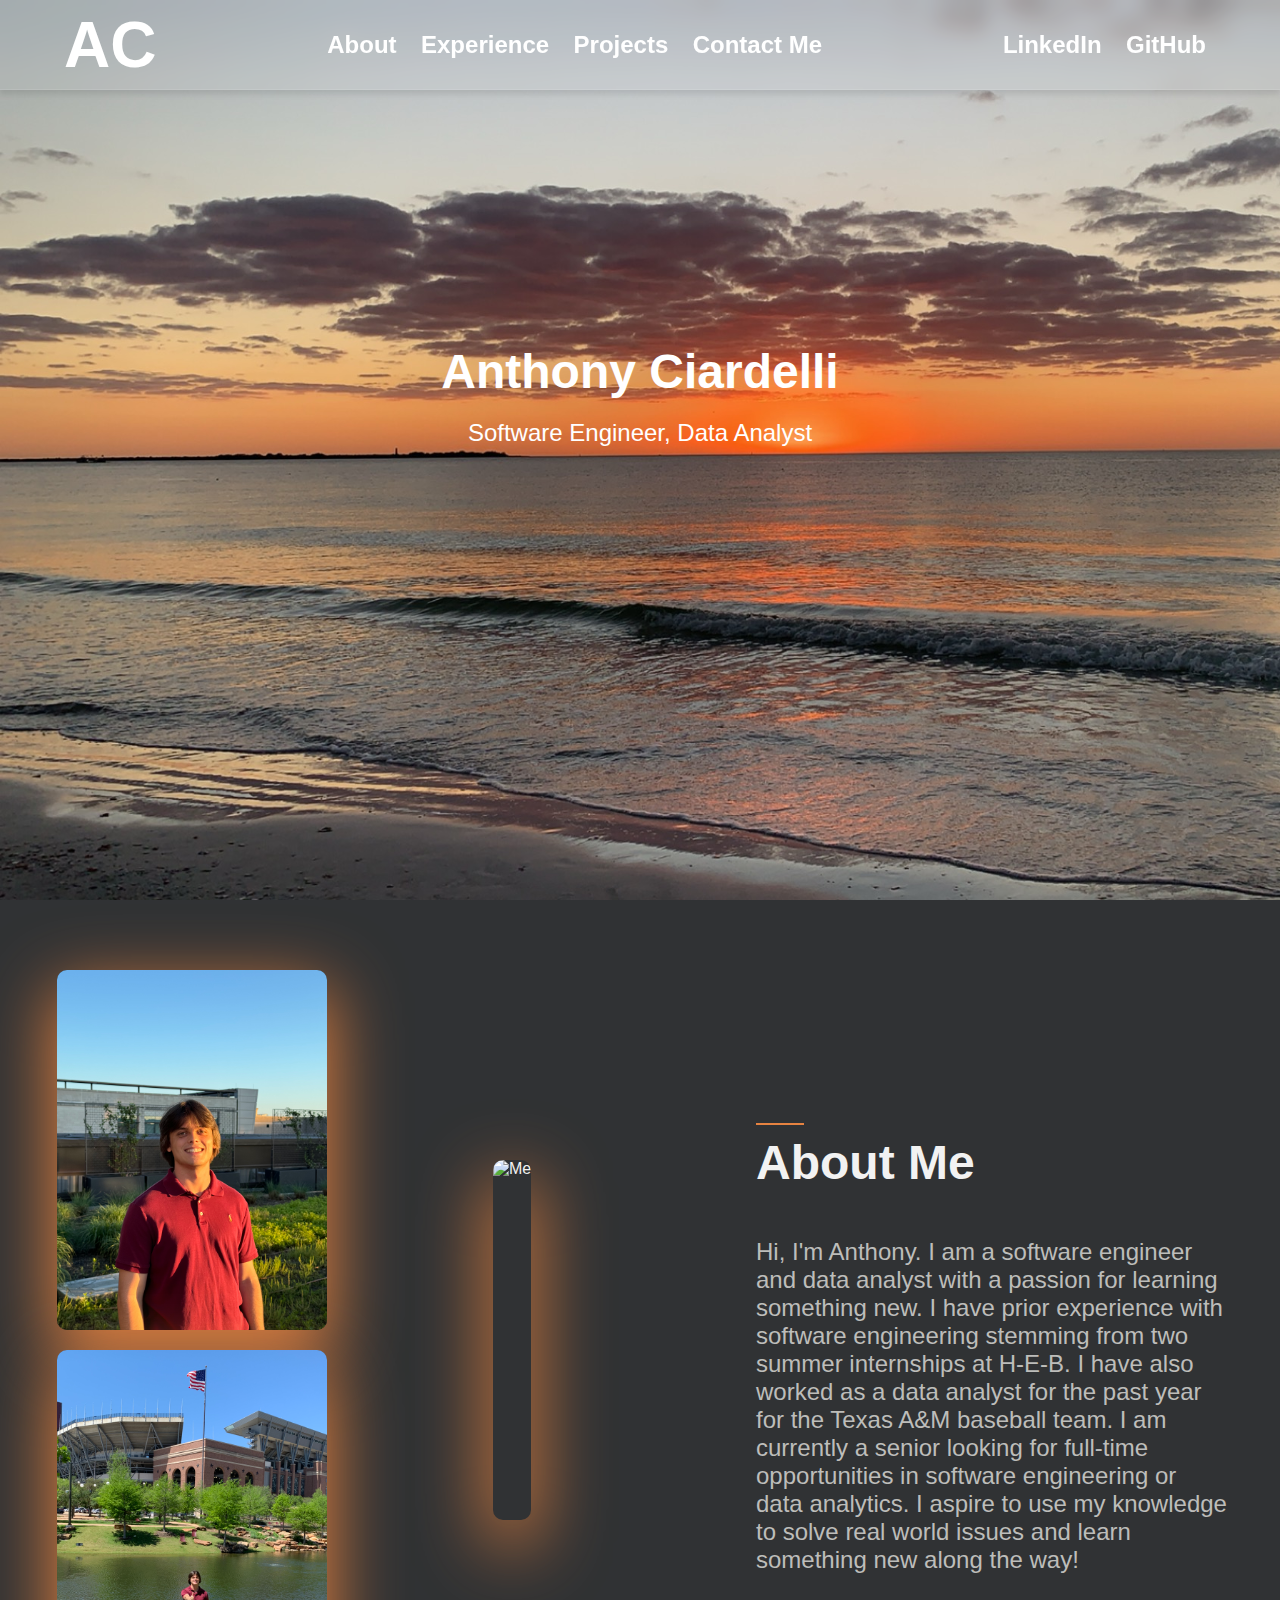
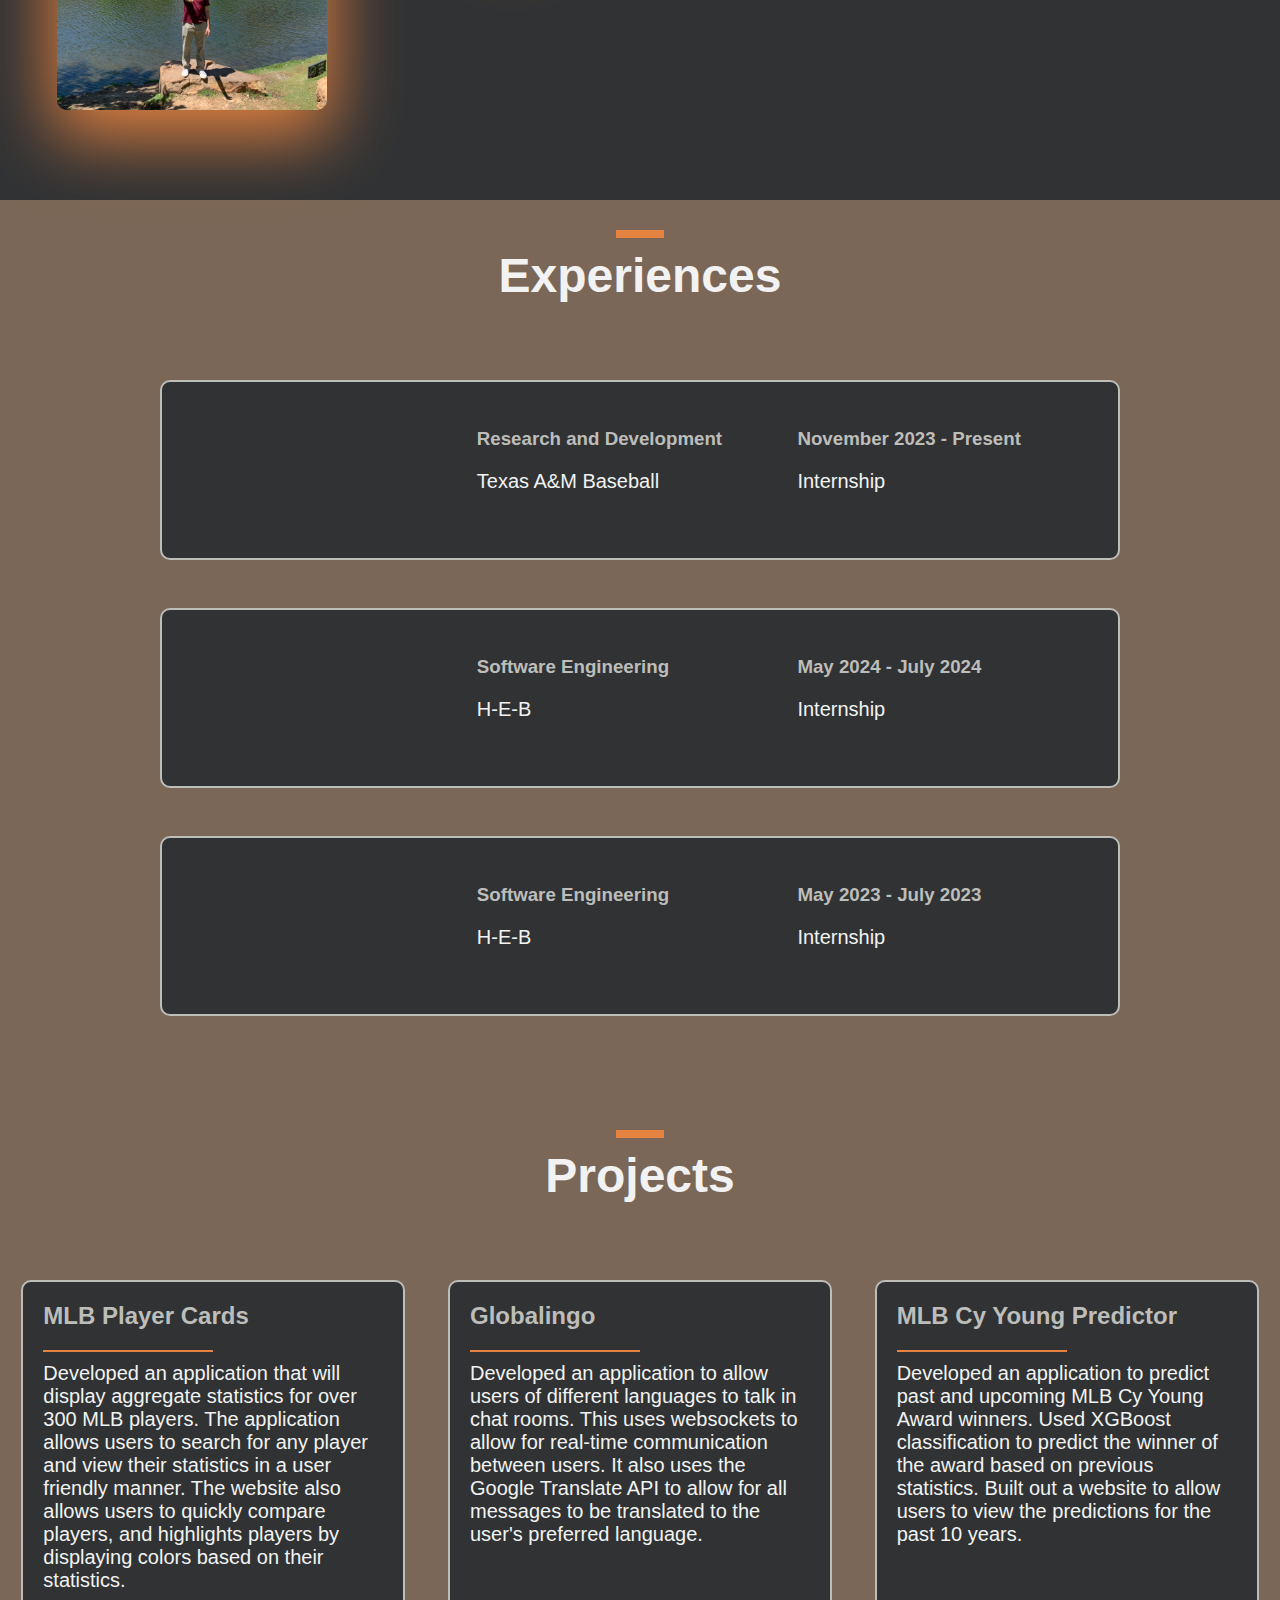
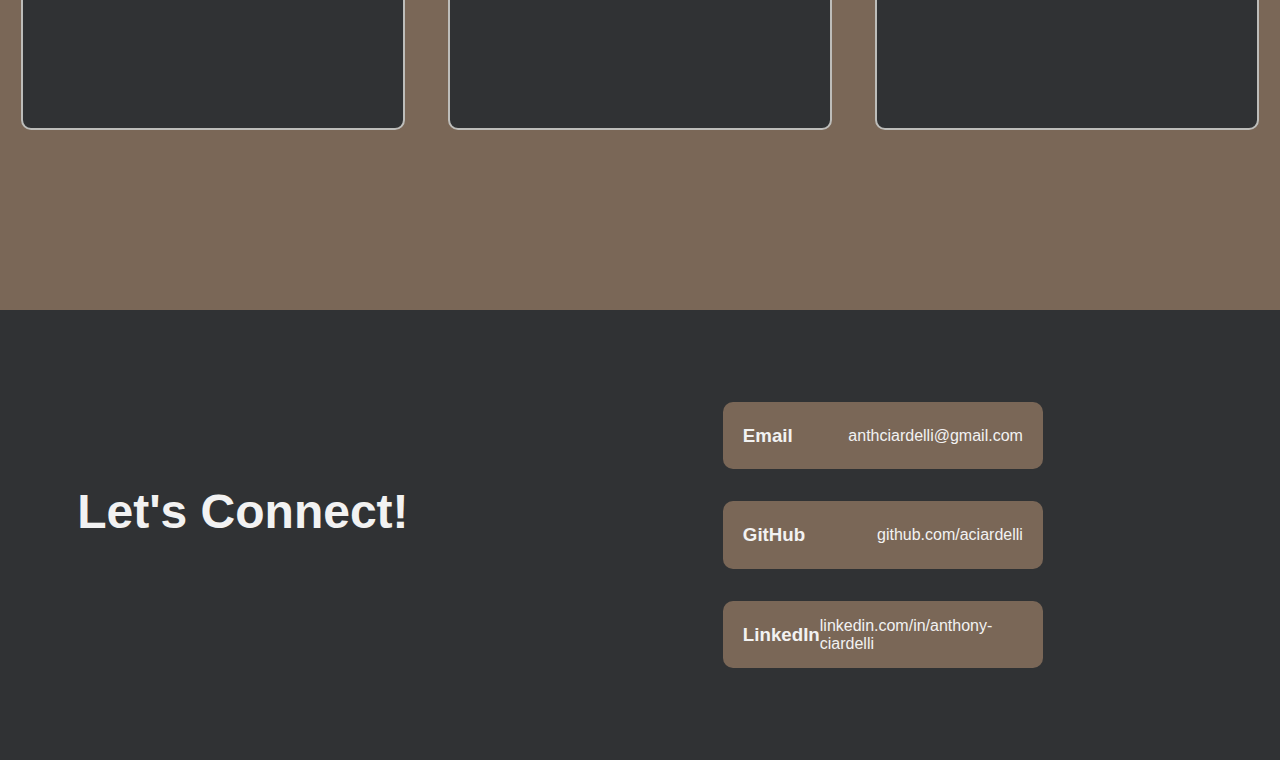
==== commit 160ed5e7: "Fixed contact css" ====
--- a/portfolio.html
+++ b/portfolio.html
@@ -23,7 +23,7 @@
             </div>
             <div class="social-links">
                 <a href="https://www.linkedin.com/in/anthony-ciardelli">LinkedIn</a>
-                <a href="github.com/aciardelli">GitHub</a>
+                <a href="https://github.com/aciardelli">GitHub</a>
             </div>
         </div>
         <div class="landing-container">
--- a/styles.css
+++ b/styles.css
@@ -58,10 +58,10 @@
     border-bottom: 1px solid rgba(255, 255, 255, 0.1);
     box-shadow: 0 4px 6px rgba(0, 0, 0, 0.1);
 
-    /* position: fixed;
+    position: fixed;
     top: 0;           
     width: 100%;
-    z-index: 100; */
+    z-index: 100;
 }
 
 .landing-nav .logo {
@@ -269,6 +269,7 @@
     background-color: var(--color-one);
     margin-bottom: 3rem;
     color: var(--offwhite);
+    border: 2px solid var(--color-five)
 }
 
 .experience-box:hover {
@@ -365,6 +366,7 @@
     margin-bottom: 3rem;
     color: var(--offwhite);
     text-align: left;
+    border: 2px solid var(--color-five);
     /* box-shadow: var(--color-three) 0px 50px 100px -20px, var(--color-three) 0px 30px 60px -30px; */
 }
 
@@ -412,6 +414,10 @@
     color: var(--offwhite)
 }
 
+.contact-memo {
+    justify-content: space-around;
+}
+
 .contact-memo h2 {
     font-size: 3rem;
     margin-bottom: 3rem;
@@ -420,23 +426,24 @@
 .contact-points {
     display: flex;
     flex-direction: column;
-    justify-content: space-around;
-    align-items: center;
-    width: 50%;
-    color: var(--offwhite);
+    justify-content: center;
+    align-items: center;
+    width: 50%;
+    color: var(--offwhite);
+    gap: 2rem;
 }
 
 .contact-item {
     display: flex;
     flex-direction: row;
     justify-content: space-between;
+    align-items: center;
     text-align: left;
     width: 50%;
     height: 7.5vh;
     border-radius: 10px;
     padding: 20px;
     background-color: var(--color-two);
-    margin-bottom: 3rem;
     color: var(--offwhite);
     text-align: left;
 }